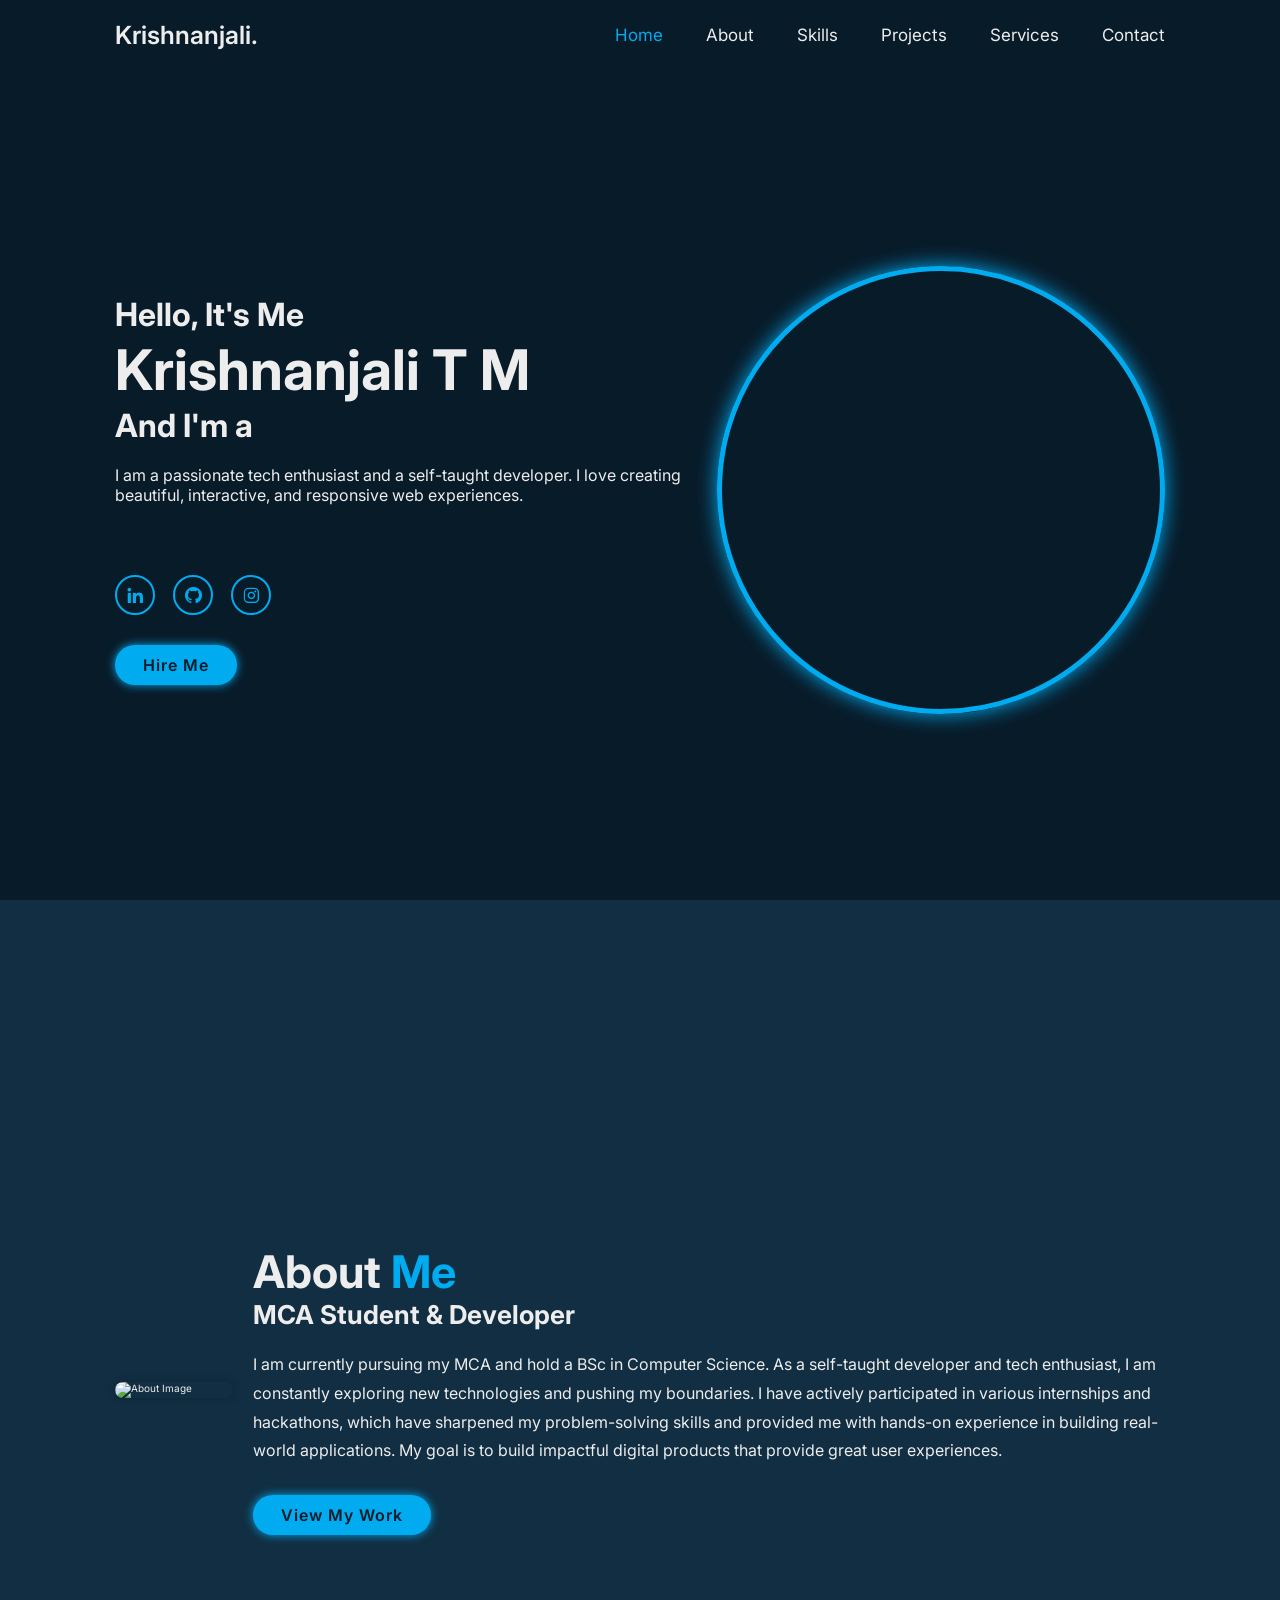
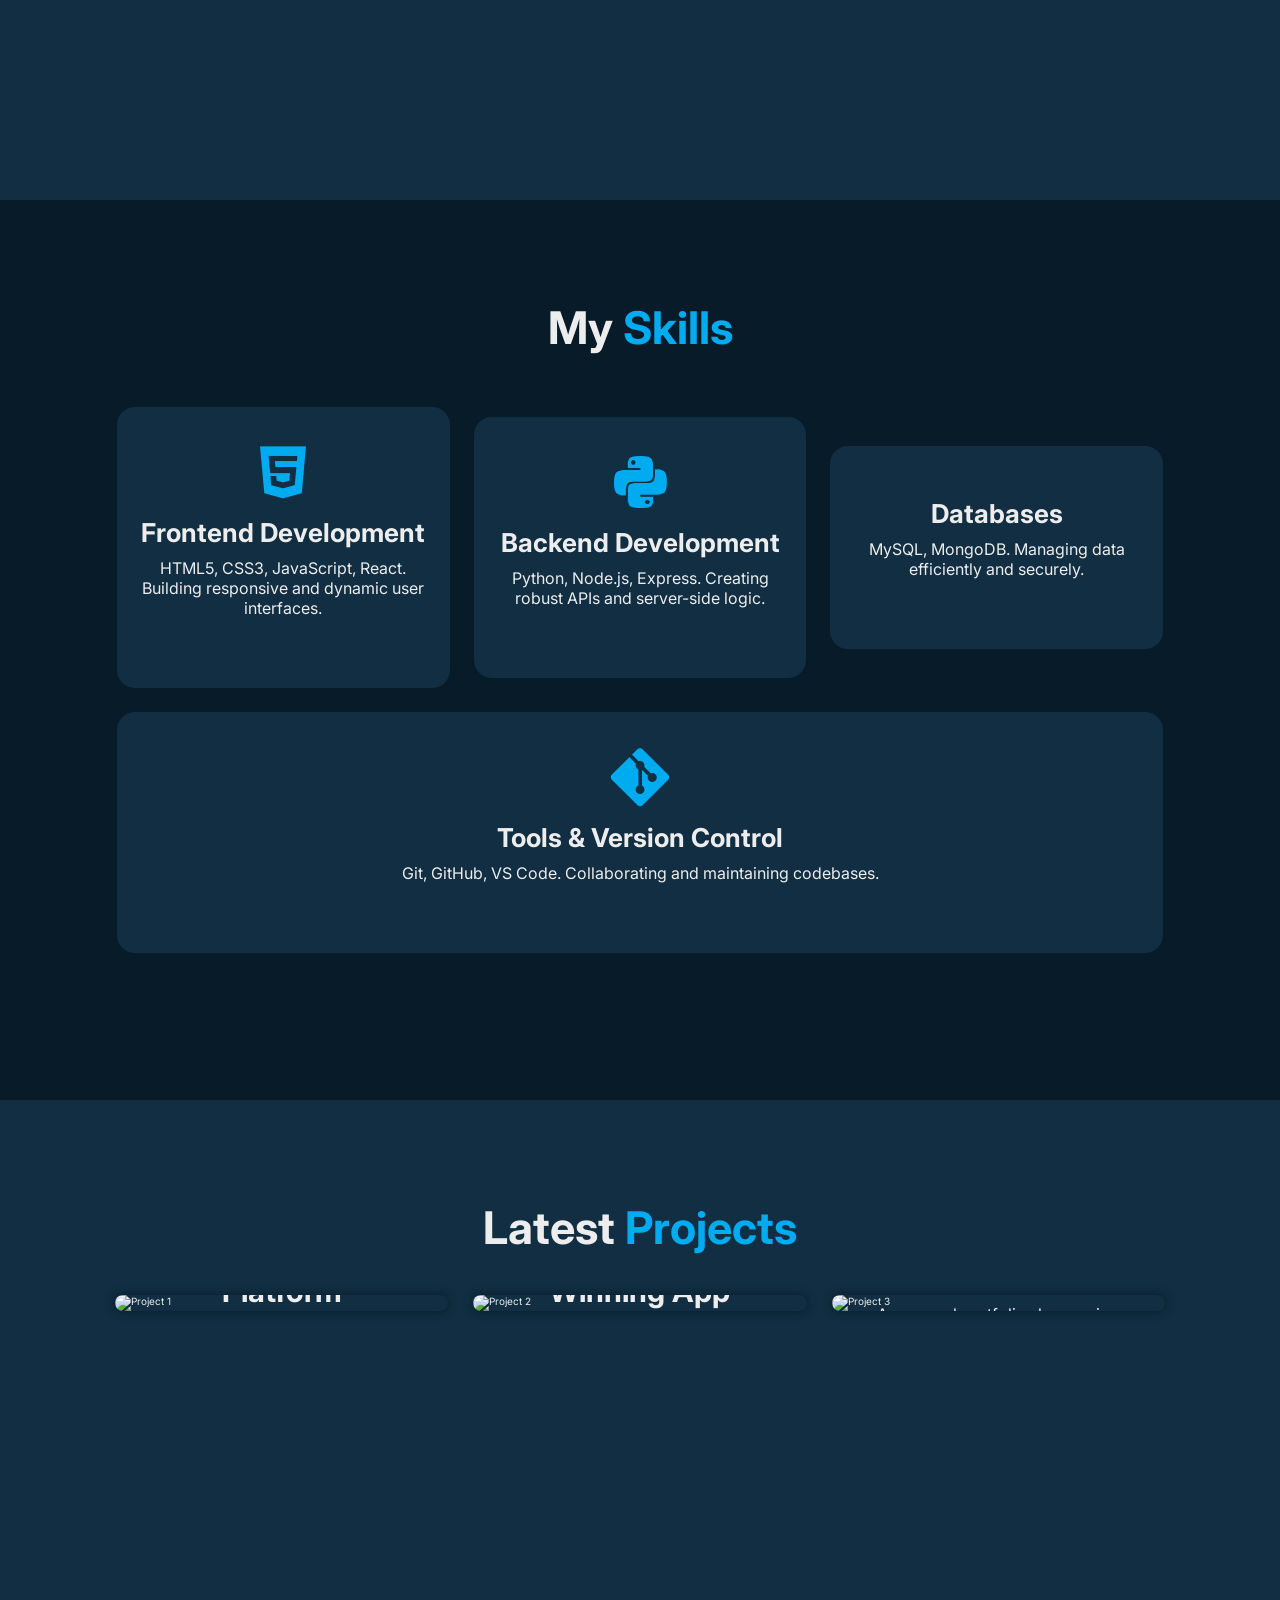
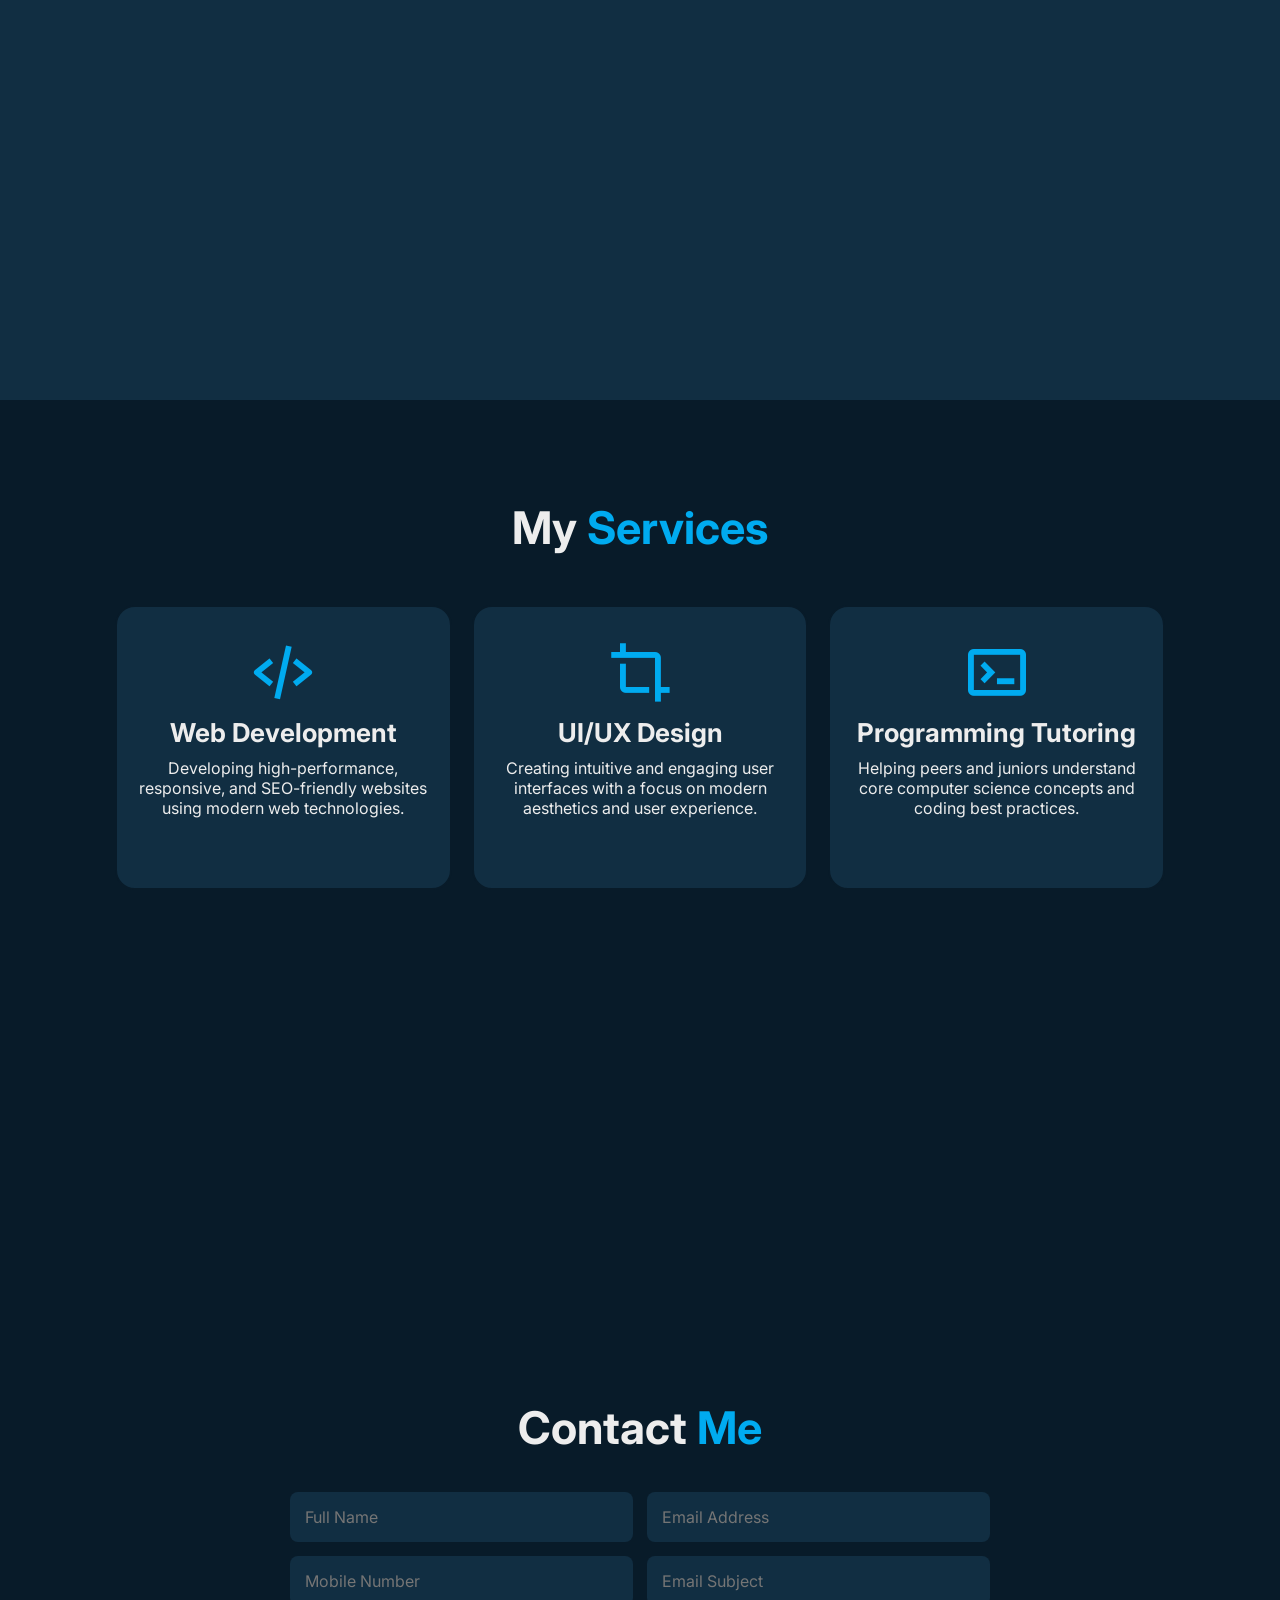
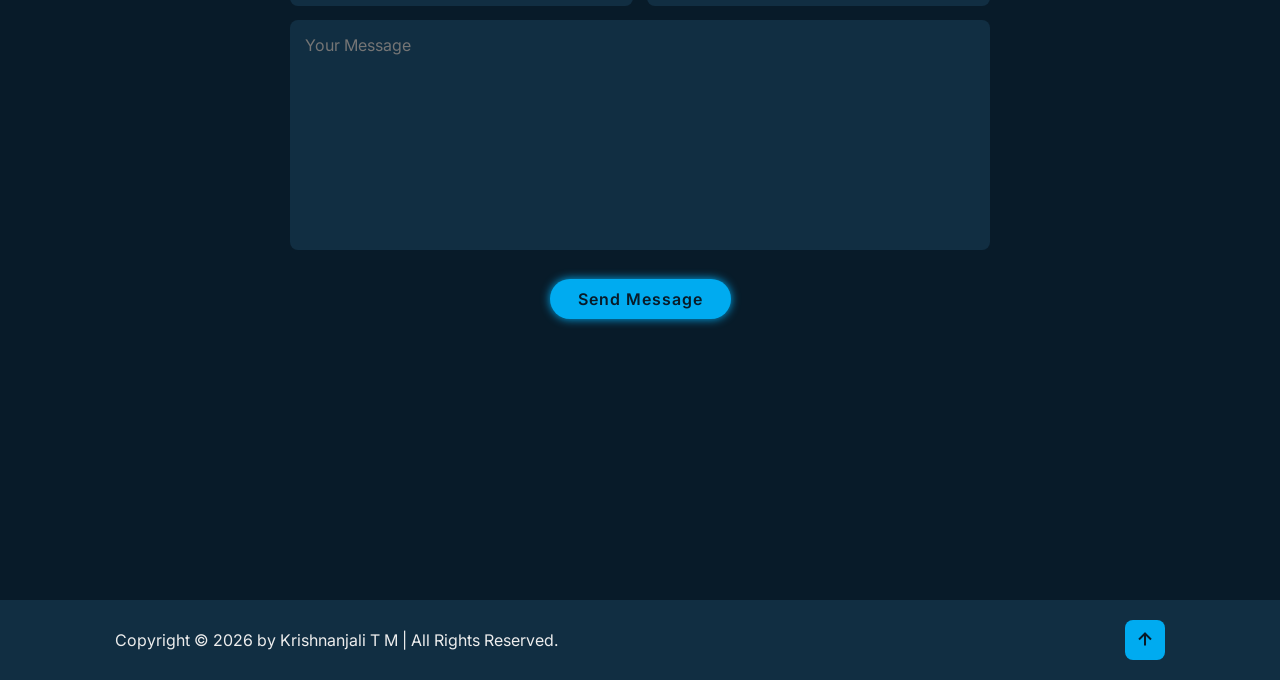
==== index.html @ 1c2f7cb5 "Initial portfolio commit" ====
<!DOCTYPE html>
<html lang="en">
<head>
    <meta charset="UTF-8">
    <meta name="viewport" content="width=device-width, initial-scale=1.0">
    <meta name="description" content="Portfolio of Krishnanjali T M - MCA Student and Web Developer">
    <title>Krishnanjali T M | Portfolio</title>
    <!-- Google Fonts -->
    <link rel="preconnect" href="https://fonts.googleapis.com">
    <link rel="preconnect" href="https://fonts.gstatic.com" crossorigin>
    <link href="https://fonts.googleapis.com/css2?family=Inter:wght@300;400;500;600;700&family=Outfit:wght@400;600;800&display=swap" rel="stylesheet">
    <!-- Boxicons for Icons -->
    <link href='https://unpkg.com/boxicons@2.1.4/css/boxicons.min.css' rel='stylesheet'>
    <!-- Custom CSS -->
    <link rel="stylesheet" href="style.css">
</head>
<body>
    <!-- Header / Nav -->
    <header class="header">
        <a href="#" class="logo">Krishnanjali.</a>
        <div class="menu-icon" id="menu-icon">
            <i class='bx bx-menu'></i>
        </div>
        <nav class="navbar">
            <a href="#home" class="active">Home</a>
            <a href="#about">About</a>
            <a href="#skills">Skills</a>
            <a href="#projects">Projects</a>
            <a href="#services">Services</a>
            <a href="#contact">Contact</a>
        </nav>
    </header>

    <!-- Hero Section -->
    <section class="home" id="home">
        <div class="home-content">
            <h3>Hello, It's Me</h3>
            <h1>Krishnanjali T M</h1>
            <h3>And I'm a <span class="multiple-text"></span></h3>
            <p>I am a passionate tech enthusiast and a self-taught developer. I love creating beautiful, interactive, and responsive web experiences.</p>
            <div class="social-media">
                <a href="#" target="_blank"><i class='bx bxl-linkedin'></i></a>
                <a href="#" target="_blank"><i class='bx bxl-github'></i></a>
                <a href="#" target="_blank"><i class='bx bxl-instagram'></i></a>
            </div>
            <a href="#contact" class="btn">Hire Me</a>
        </div>
        <div class="home-img">
            <div class="img-box">
                <!-- Placeholder for profile image -->
                <img src="https://images.unsplash.com/photo-1498050108023-c5249f4df085?auto=format&fit=crop&q=80&w=600" alt="Profile Image">
            </div>
        </div>
    </section>

    <!-- About Section -->
    <section class="about" id="about">
        <div class="about-img">
            <img src="https://images.unsplash.com/photo-1517694712202-14dd9538aa97?auto=format&fit=crop&q=80&w=600" alt="About Image">
        </div>
        <div class="about-content">
            <h2 class="heading">About <span>Me</span></h2>
            <h3>MCA Student & Developer</h3>
            <p>I am currently pursuing my MCA and hold a BSc in Computer Science. As a self-taught developer and tech enthusiast, I am constantly exploring new technologies and pushing my boundaries. I have actively participated in various internships and hackathons, which have sharpened my problem-solving skills and provided me with hands-on experience in building real-world applications. My goal is to build impactful digital products that provide great user experiences.</p>
            <a href="#projects" class="btn">View My Work</a>
        </div>
    </section>

    <!-- Skills Section -->
    <section class="skills" id="skills">
        <h2 class="heading">My <span>Skills</span></h2>
        <div class="skills-container">
            <div class="skill-box">
                <i class='bx bxl-html5'></i>
                <h3>Frontend Development</h3>
                <p>HTML5, CSS3, JavaScript, React. Building responsive and dynamic user interfaces.</p>
            </div>
            <div class="skill-box">
                <i class='bx bxl-python'></i>
                <h3>Backend Development</h3>
                <p>Python, Node.js, Express. Creating robust APIs and server-side logic.</p>
            </div>
            <div class="skill-box">
                <i class='bx bxl-data'></i>
                <h3>Databases</h3>
                <p>MySQL, MongoDB. Managing data efficiently and securely.</p>
            </div>
            <div class="skill-box">
                <i class='bx bxl-git'></i>
                <h3>Tools & Version Control</h3>
                <p>Git, GitHub, VS Code. Collaborating and maintaining codebases.</p>
            </div>
        </div>
    </section>

    <!-- Projects Section -->
    <section class="projects" id="projects">
        <h2 class="heading">Latest <span>Projects</span></h2>
        <div class="projects-container">
            <div class="project-card">
                <img src="https://images.unsplash.com/photo-1551288049-bebda4e38f71?auto=format&fit=crop&q=80&w=600" alt="Project 1">
                <div class="project-layer">
                    <h4>Edu-Tech Platform</h4>
                    <p>A comprehensive learning management system built during my internship.</p>
                    <a href="#"><i class='bx bx-link-external'></i></a>
                </div>
            </div>
            <div class="project-card">
                <img src="https://images.unsplash.com/photo-1460925895917-afdab827c52f?auto=format&fit=crop&q=80&w=600" alt="Project 2">
                <div class="project-layer">
                    <h4>Hackathon Winning App</h4>
                    <p>An innovative solution developed under 48 hours for a national hackathon.</p>
                    <a href="#"><i class='bx bx-link-external'></i></a>
                </div>
            </div>
            <div class="project-card">
                <img src="https://images.unsplash.com/photo-1504868584819-f8e8b4b6d7e3?auto=format&fit=crop&q=80&w=600" alt="Project 3">
                <div class="project-layer">
                    <h4>Portfolio Website</h4>
                    <p>A personal portfolio showcasing my skills, projects, and journey.</p>
                    <a href="#"><i class='bx bx-link-external'></i></a>
                </div>
            </div>
        </div>
    </section>

    <!-- Services Section -->
    <section class="services" id="services">
        <h2 class="heading">My <span>Services</span></h2>
        <div class="services-container">
            <div class="service-box">
                <i class='bx bx-code-alt'></i>
                <h3>Web Development</h3>
                <p>Developing high-performance, responsive, and SEO-friendly websites using modern web technologies.</p>
            </div>
            <div class="service-box">
                <i class='bx bx-crop'></i>
                <h3>UI/UX Design</h3>
                <p>Creating intuitive and engaging user interfaces with a focus on modern aesthetics and user experience.</p>
            </div>
            <div class="service-box">
                <i class='bx bx-terminal'></i>
                <h3>Programming Tutoring</h3>
                <p>Helping peers and juniors understand core computer science concepts and coding best practices.</p>
            </div>
        </div>
    </section>

    <!-- Contact Section -->
    <section class="contact" id="contact">
        <h2 class="heading">Contact <span>Me</span></h2>
        <form action="#" id="contact-form">
            <div class="input-box">
                <input type="text" placeholder="Full Name" required>
                <input type="email" placeholder="Email Address" required>
            </div>
            <div class="input-box">
                <input type="number" placeholder="Mobile Number">
                <input type="text" placeholder="Email Subject" required>
            </div>
            <textarea name="" id="" cols="30" rows="10" placeholder="Your Message" required></textarea>
            <input type="submit" value="Send Message" class="btn">
        </form>
    </section>

    <!-- Footer -->
    <footer class="footer">
        <div class="footer-text">
            <p>Copyright &copy; 2026 by Krishnanjali T M | All Rights Reserved.</p>
        </div>
        <div class="footer-iconTop">
            <a href="#home"><i class='bx bx-up-arrow-alt'></i></a>
        </div>
    </footer>

    <!-- Typed.js for typing animation -->
    <script src="https://unpkg.com/typed.js@2.0.16/dist/typed.umd.js"></script>
    <!-- Custom JS -->
    <script src="script.js"></script>
</body>
</html>
---- style.css ----
@import url('https://fonts.googleapis.com/css2?family=Inter:wght@300;400;500;600;700&display=swap');

* {
    margin: 0;
    padding: 0;
    box-sizing: border-box;
    text-decoration: none;
    border: none;
    outline: none;
    scroll-behavior: smooth;
    font-family: 'Inter', sans-serif;
}

:root {
    --bg-color: #081b29;
    --second-bg-color: #112e42;
    --text-color: #ededed;
    --main-color: #00abf0;
}

html {
    font-size: 62.5%;
    overflow-x: hidden;
}

body {
    background: var(--bg-color);
    color: var(--text-color);
}

.header {
    position: fixed;
    top: 0;
    left: 0;
    width: 100%;
    padding: 2rem 9%;
    background: transparent;
    display: flex;
    justify-content: space-between;
    align-items: center;
    z-index: 100;
    transition: .3s;
}

.header.sticky {
    background: var(--bg-color);
    box-shadow: 0 .1rem 1rem rgba(0, 0, 0, .2);
}

.logo {
    font-size: 2.5rem;
    color: var(--text-color);
    font-weight: 600;
    cursor: default;
}

.navbar a {
    font-size: 1.7rem;
    color: var(--text-color);
    margin-left: 4rem;
    transition: .3s;
}

.navbar a:hover,
.navbar a.active {
    color: var(--main-color);
}

#menu-icon {
    font-size: 3.6rem;
    color: var(--text-color);
    cursor: pointer;
    display: none;
}

section {
    min-height: 100vh;
    padding: 10rem 9% 2rem;
}

.home {
    display: flex;
    justify-content: space-between;
    align-items: center;
}

.home-content h3 {
    font-size: 3.2rem;
    font-weight: 700;
}

.home-content h3:nth-of-type(2) {
    margin-bottom: 2rem;
}

span {
    color: var(--main-color);
}

.home-content h1 {
    font-size: 5.6rem;
    font-weight: 700;
    line-height: 1.3;
}

.home-content p {
    font-size: 1.6rem;
    margin: 2rem 0 4rem;
}

.social-media a {
    display: inline-flex;
    justify-content: center;
    align-items: center;
    width: 4rem;
    height: 4rem;
    background: transparent;
    border: .2rem solid var(--main-color);
    border-radius: 50%;
    font-size: 2rem;
    color: var(--main-color);
    margin: 3rem 1.5rem 3rem 0;
    transition: .5s ease;
}

.social-media a:hover {
    background: var(--main-color);
    color: var(--bg-color);
    box-shadow: 0 0 1rem var(--main-color);
}

.btn {
    display: inline-block;
    padding: 1rem 2.8rem;
    background: var(--main-color);
    border-radius: 4rem;
    box-shadow: 0 0 1rem var(--main-color);
    font-size: 1.6rem;
    color: var(--bg-color);
    letter-spacing: .1rem;
    font-weight: 600;
    transition: .5s ease;
}

.btn:hover {
    box-shadow: none;
}

.home-img .img-box {
    width: 35vw;
    height: 35vw;
    border-radius: 50%;
    overflow: hidden;
    border: 5px solid var(--main-color);
    box-shadow: 0 0 2rem var(--main-color);
    display: flex;
    justify-content: center;
    align-items: center;
}

.home-img .img-box img {
    width: 100%;
    height: 100%;
    object-fit: cover;
}

.about {
    display: flex;
    justify-content: center;
    align-items: center;
    gap: 2rem;
    background: var(--second-bg-color);
}

.about-img {
    width: 35vw;
    border-radius: 1.5rem;
    overflow: hidden;
    box-shadow: 0 0 1rem rgba(0, 0, 0, .2);
}

.about-img img {
    width: 100%;
    height: 100%;
    object-fit: cover;
}

.heading {
    text-align: center;
    font-size: 4.5rem;
}

.about-content h2 {
    text-align: left;
    line-height: 1.2;
}

.about-content h3 {
    font-size: 2.6rem;
}

.about-content p {
    font-size: 1.6rem;
    margin: 2rem 0 3rem;
    line-height: 1.8;
}

.skills h2 {
    margin-bottom: 5rem;
}

.skills-container {
    display: flex;
    justify-content: center;
    align-items: center;
    flex-wrap: wrap;
    gap: 2rem;
}

.skills-container .skill-box {
    flex: 1 1 30rem;
    background: var(--second-bg-color);
    padding: 3rem 2rem 4rem;
    border-radius: 2rem;
    text-align: center;
    border: .2rem solid var(--bg-color);
    transition: .5s ease;
}

.skills-container .skill-box:hover {
    border-color: var(--main-color);
    transform: scale(1.02);
}

.skill-box i {
    font-size: 7rem;
    color: var(--main-color);
}

.skill-box h3 {
    font-size: 2.6rem;
    margin: 1rem 0;
}

.skill-box p {
    font-size: 1.6rem;
    margin: 1rem 0 3rem;
}

.projects {
    background: var(--second-bg-color);
}

.projects h2 {
    margin-bottom: 4rem;
}

.projects-container {
    display: grid;
    grid-template-columns: repeat(auto-fit, minmax(30rem, 1fr));
    align-items: center;
    gap: 2.5rem;
}

.projects-container .project-card {
    position: relative;
    border-radius: 2rem;
    box-shadow: 0 0 1rem var(--bg-color);
    overflow: hidden;
    display: flex;
}

.project-card img {
    width: 100%;
    transition: .5s ease;
}

.project-card:hover img {
    transform: scale(1.1);
}

.project-card .project-layer {
    position: absolute;
    bottom: 0;
    left: 0;
    width: 100%;
    height: 100%;
    background: linear-gradient(rgba(0,0,0,.1), var(--main-color));
    display: flex;
    justify-content: center;
    align-items: center;
    flex-direction: column;
    text-align: center;
    padding: 0 4rem;
    transform: translateY(100%);
    transition: .5s ease;
}

.project-card:hover .project-layer {
    transform: translateY(0);
}

.project-layer h4 {
    font-size: 3rem;
}

.project-layer p {
    font-size: 1.6rem;
    margin: .3rem 0 1rem;
}

.project-layer a {
    display: inline-flex;
    justify-content: center;
    align-items: center;
    width: 5rem;
    height: 5rem;
    background: var(--text-color);
    border-radius: 50%;
}

.project-layer a i {
    font-size: 2rem;
    color: var(--bg-color);
}

.services h2 {
    margin-bottom: 5rem;
}

.services-container {
    display: flex;
    justify-content: center;
    align-items: center;
    flex-wrap: wrap;
    gap: 2rem;
}

.services-container .service-box {
    flex: 1 1 30rem;
    background: var(--second-bg-color);
    padding: 3rem 2rem 4rem;
    border-radius: 2rem;
    text-align: center;
    border: .2rem solid var(--bg-color);
    transition: .5s ease;
}

.services-container .service-box:hover {
    border-color: var(--main-color);
    transform: scale(1.02);
}

.service-box i {
    font-size: 7rem;
    color: var(--main-color);
}

.service-box h3 {
    font-size: 2.6rem;
    margin: 1rem 0;
}

.service-box p {
    font-size: 1.6rem;
    margin: 1rem 0 3rem;
}


.contact h2 {
    margin-bottom: 3rem;
}

.contact form {
    max-width: 70rem;
    margin: 1rem auto;
    text-align: center;
    margin-bottom: 3rem;
}

.contact form .input-box {
    display: flex;
    justify-content: space-between;
    flex-wrap: wrap;
}

.contact form .input-box input,
.contact form textarea {
    width: 100%;
    padding: 1.5rem;
    font-size: 1.6rem;
    color: var(--text-color);
    background: var(--second-bg-color);
    border-radius: .8rem;
    margin: .7rem 0;
}

.contact form .input-box input {
    width: 49%;
}

.contact form textarea {
    resize: none;
}

.contact form .btn {
    margin-top: 2rem;
    cursor: pointer;
}

.footer {
    display: flex;
    justify-content: space-between;
    align-items: center;
    flex-wrap: wrap;
    padding: 2rem 9%;
    background: var(--second-bg-color);
}

.footer-text p {
    font-size: 1.6rem;
}

.footer-iconTop a {
    display: inline-flex;
    justify-content: center;
    align-items: center;
    padding: .8rem;
    background: var(--main-color);
    border-radius: .8rem;
    transition: .5s ease;
}

.footer-iconTop a:hover {
    box-shadow: 0 0 1rem var(--main-color);
}

.footer-iconTop a i {
    font-size: 2.4rem;
    color: var(--bg-color);
}

/* RESPONSIVE DESIGN */
@media (max-width: 1200px) {
    html {
        font-size: 55%;
    }
}

@media (max-width: 991px) {
    .header {
        padding: 2rem 3%;
    }

    section {
        padding: 10rem 3% 2rem;
    }

    .services {
        padding-bottom: 7rem;
    }

    .projects {
        padding-bottom: 7rem;
    }

    .footer {
        padding: 2rem 3%;
    }
}

@media (max-width: 768px) {
    #menu-icon {
        display: block;
    }

    .navbar {
        position: absolute;
        top: 100%;
        left: 0;
        width: 100%;
        padding: 1rem 3%;
        background: var(--bg-color);
        border-top: .1rem solid rgba(0, 0, 0, .2);
        box-shadow: 0 .5rem 1rem rgba(0, 0, 0, .2);
        display: none;
    }

    .navbar.active {
        display: block;
    }

    .navbar a {
        display: block;
        font-size: 2rem;
        margin: 3rem 0;
    }

    .home {
        flex-direction: column;
    }

    .home-content h3 {
        font-size: 2.6rem;
    }

    .home-content h1 {
        font-size: 5rem;
    }

    .home-img .img-box {
        width: 70vw;
        height: 70vw;
        margin-top: 4rem;
    }

    .about {
        flex-direction: column-reverse;
    }

    .about-img {
        width: 70vw;
        margin-top: 4rem;
    }
}

@media (max-width: 450px) {
    html {
        font-size: 50%;
    }

    .contact form .input-box input {
        width: 100%;
    }
}
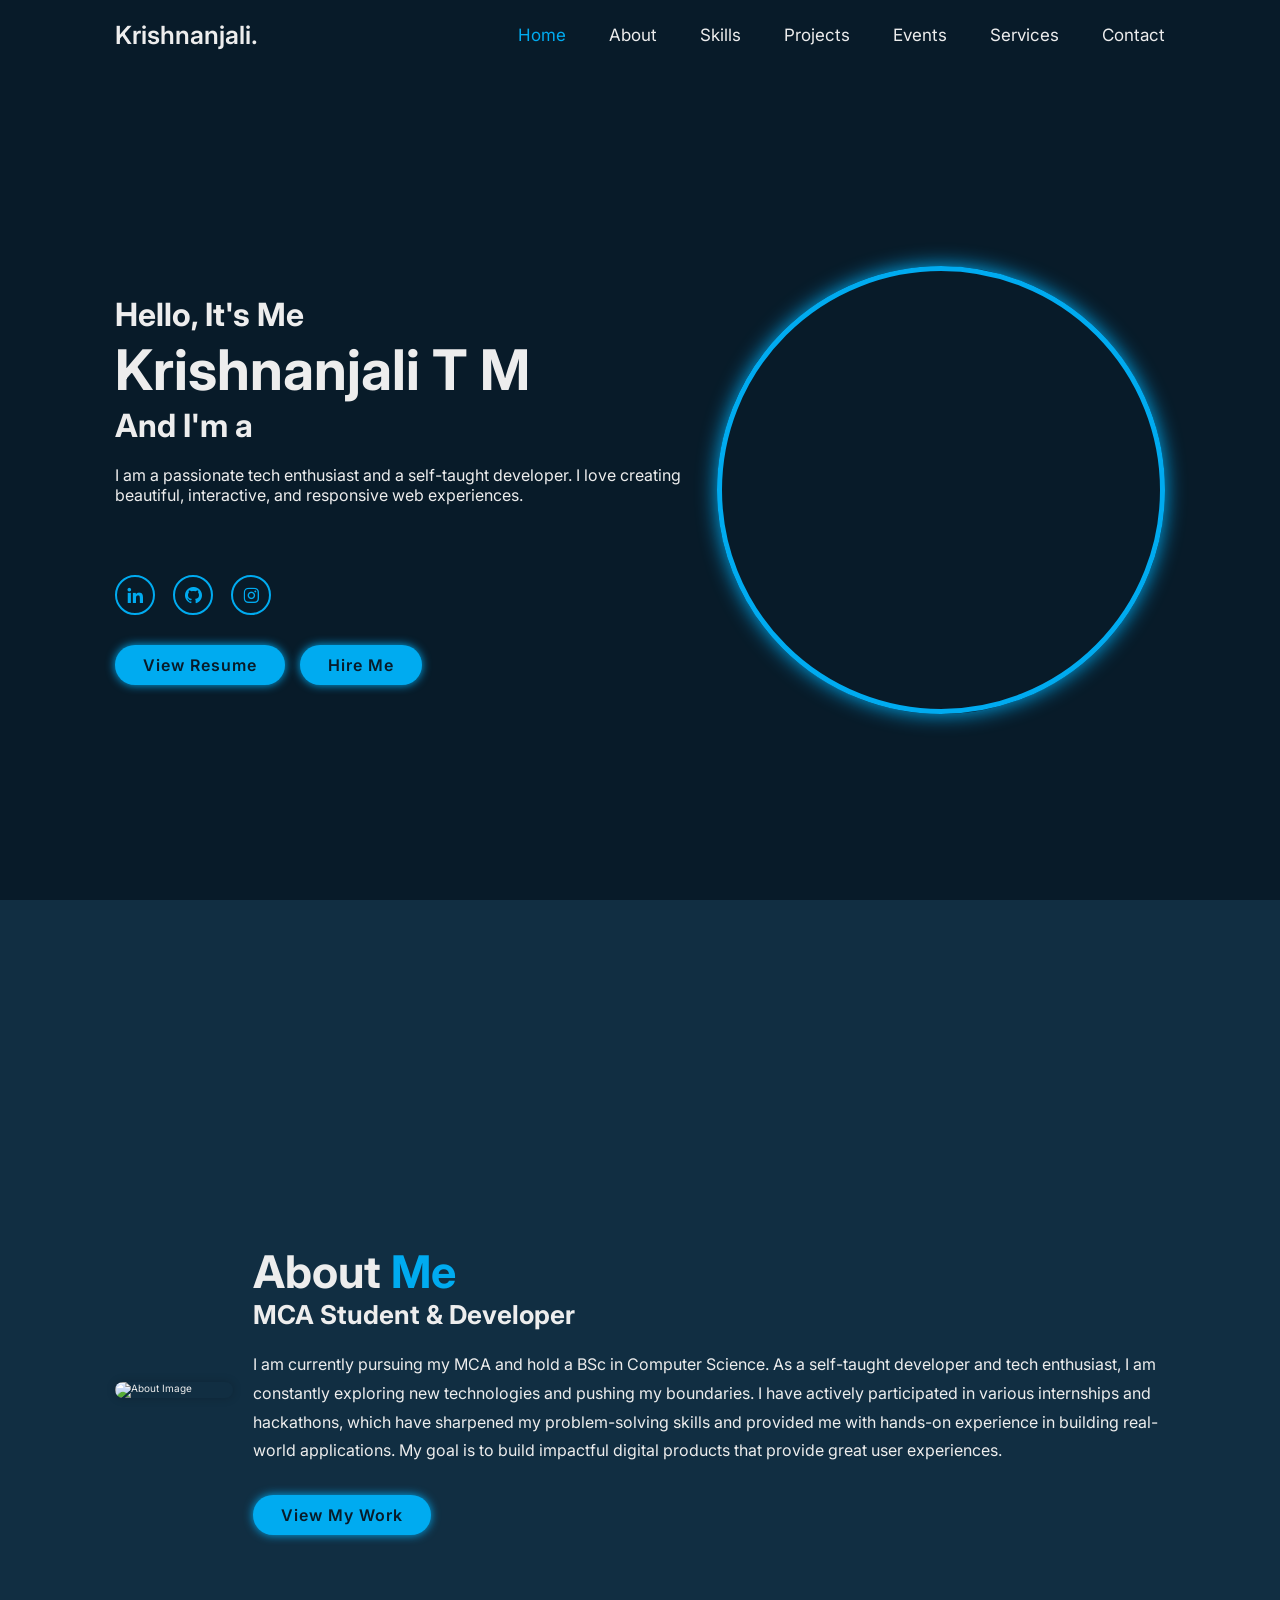
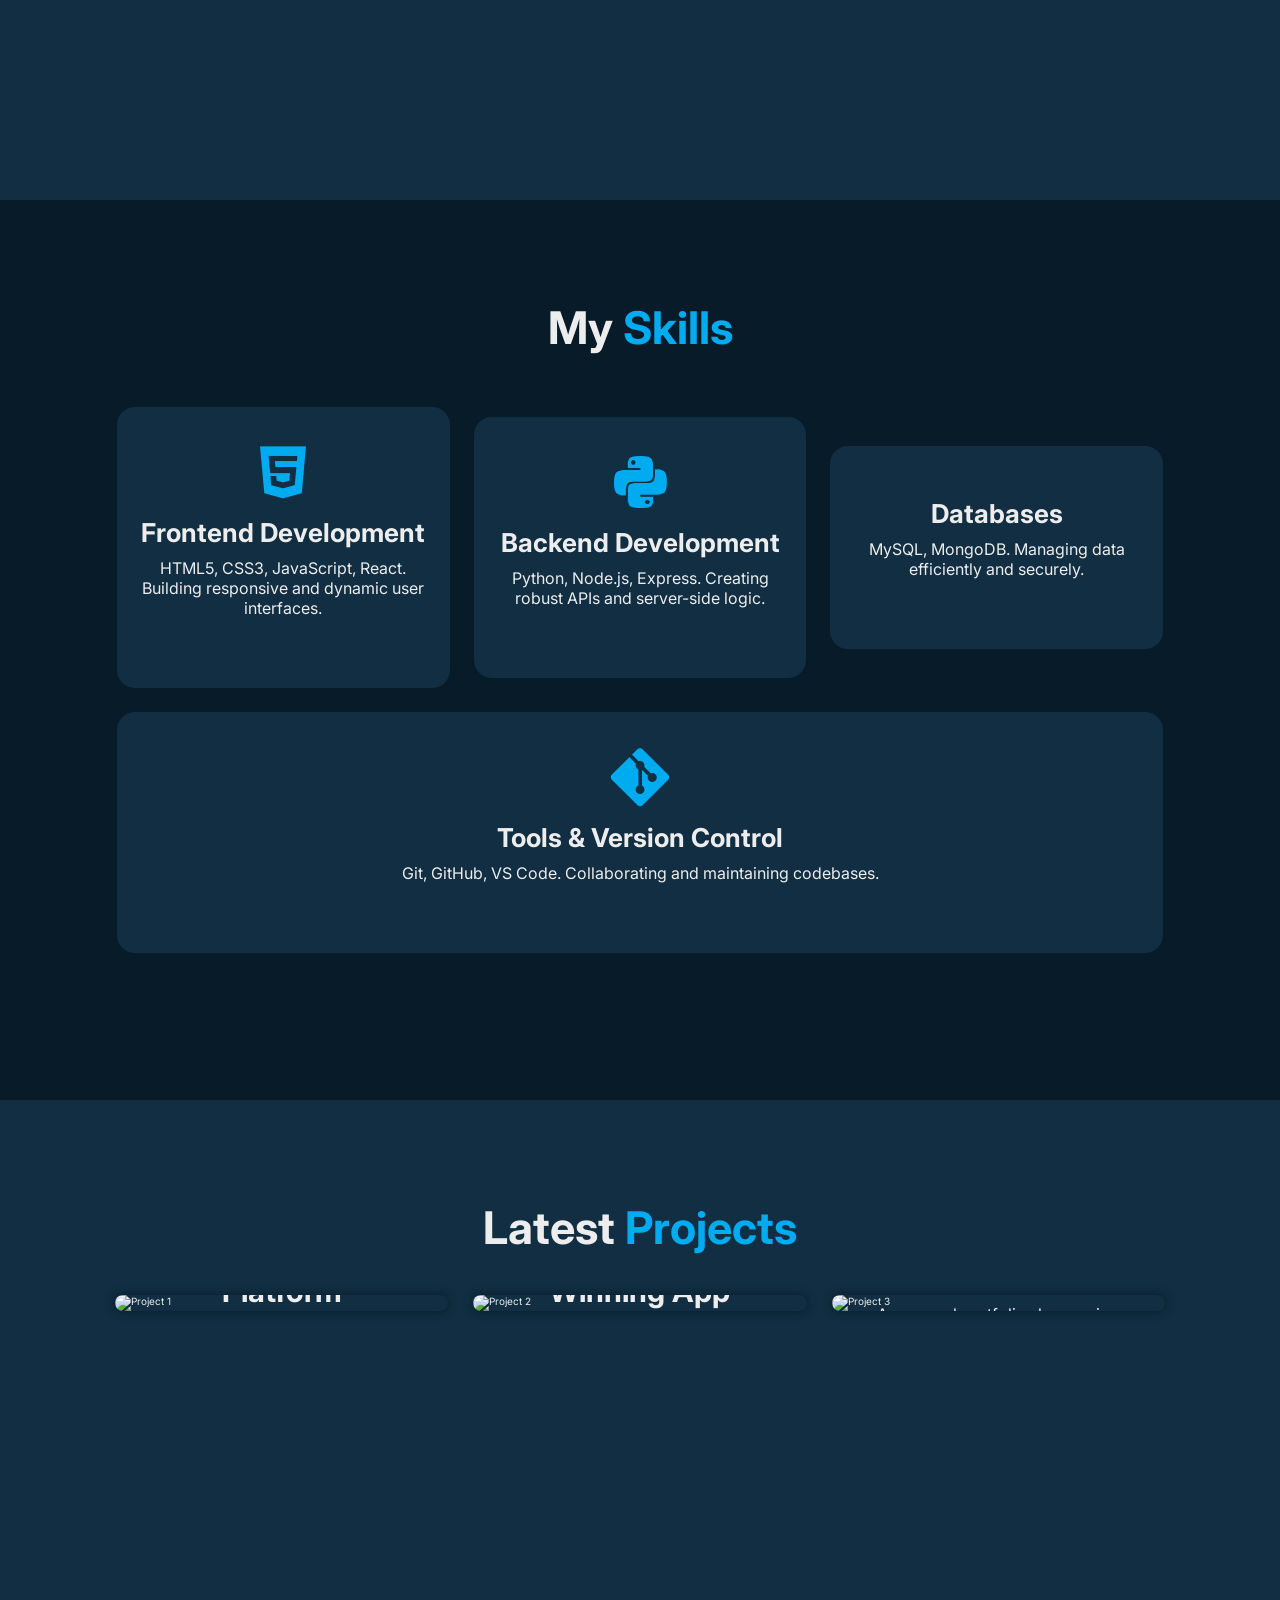
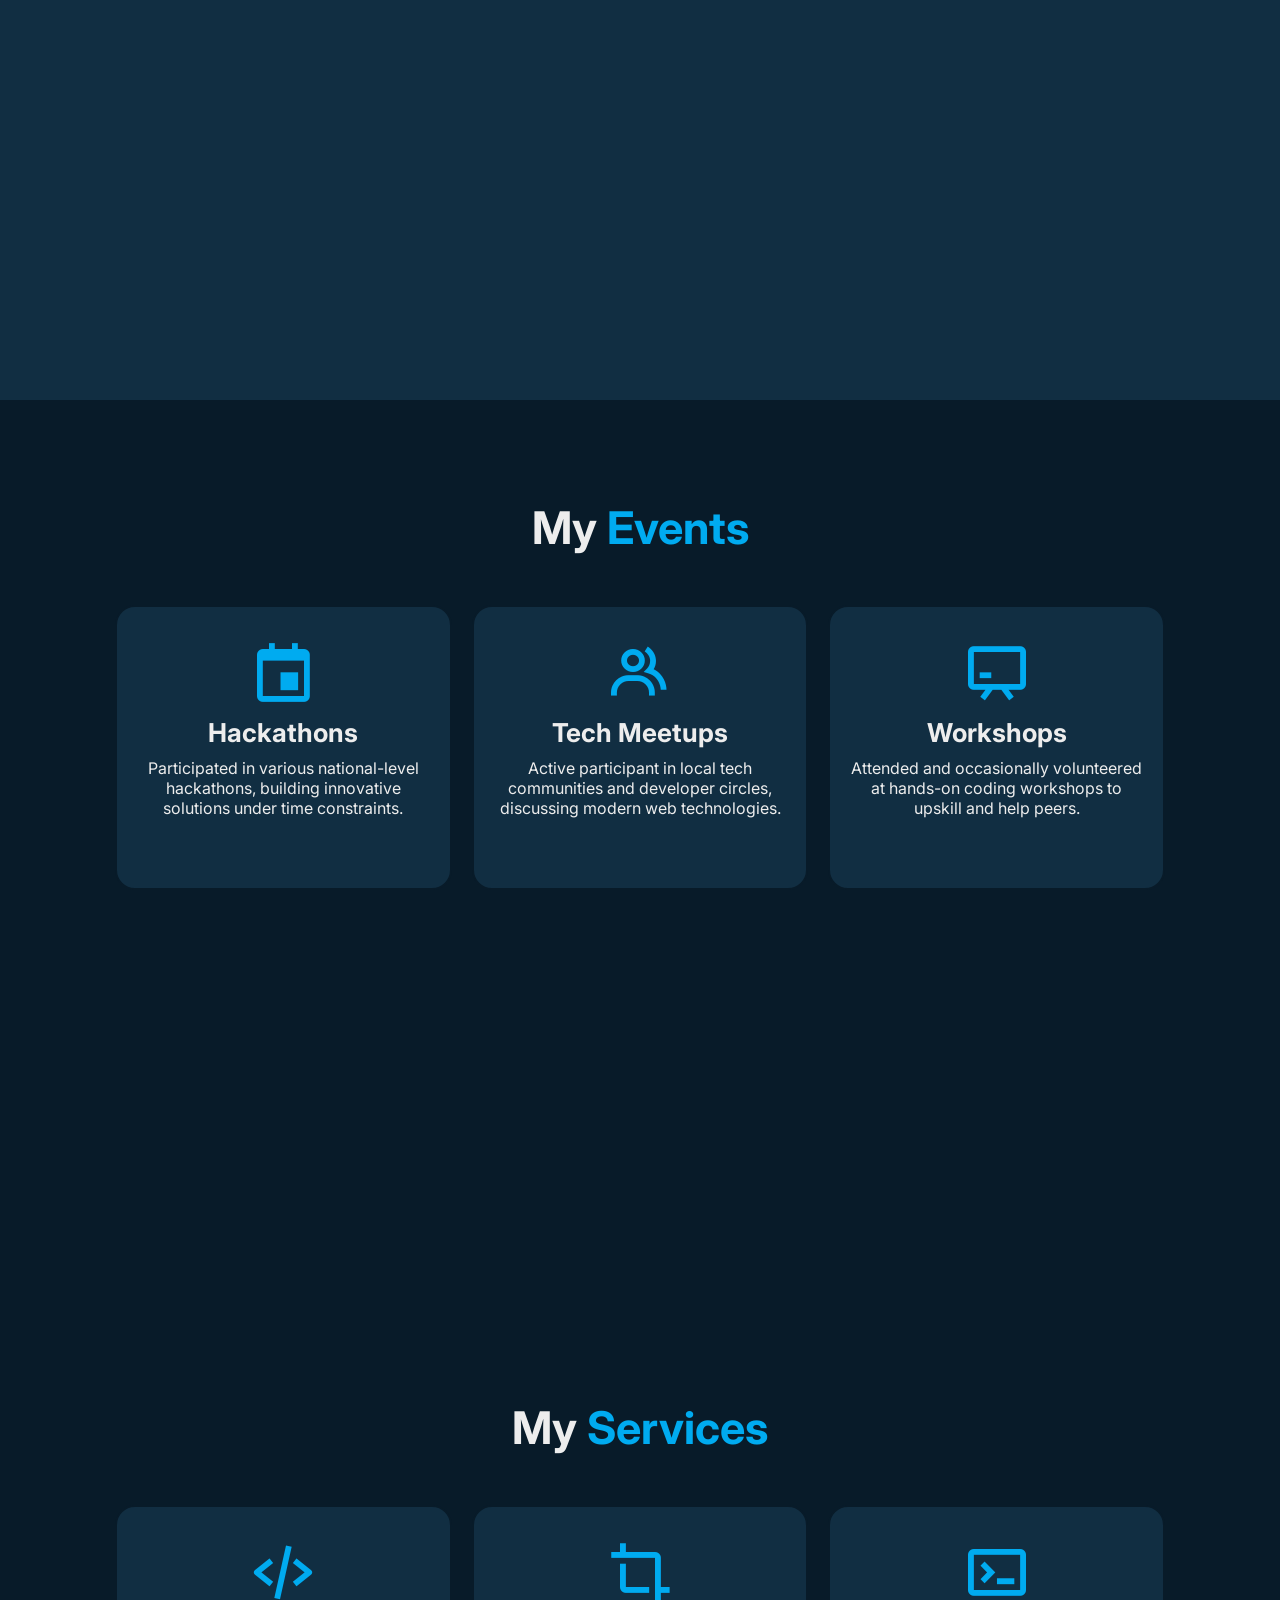
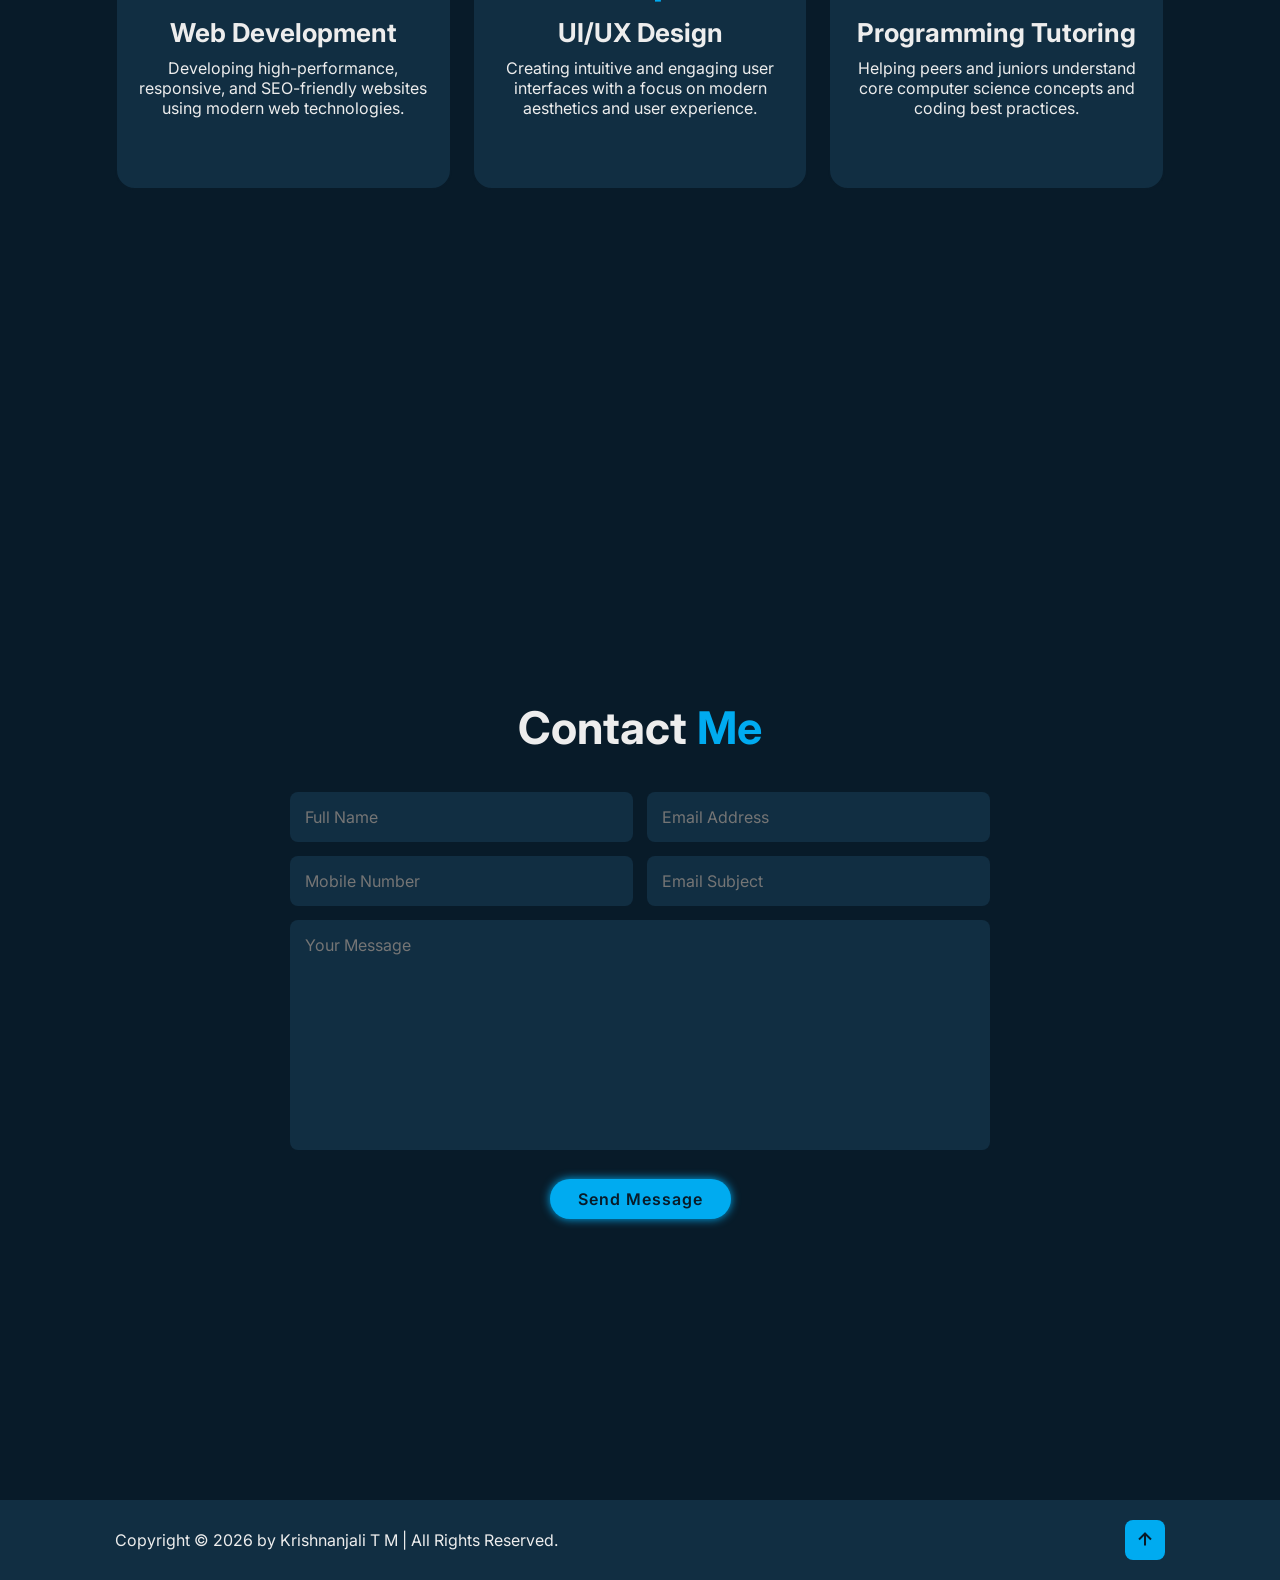
==== commit 2f9219b9: "Add Resume button and Events section" ====
--- a/index.html
+++ b/index.html
@@ -26,6 +26,7 @@
             <a href="#about">About</a>
             <a href="#skills">Skills</a>
             <a href="#projects">Projects</a>
+            <a href="#events">Events</a>
             <a href="#services">Services</a>
             <a href="#contact">Contact</a>
         </nav>
@@ -43,7 +44,10 @@
                 <a href="#" target="_blank"><i class='bx bxl-github'></i></a>
                 <a href="#" target="_blank"><i class='bx bxl-instagram'></i></a>
             </div>
-            <a href="#contact" class="btn">Hire Me</a>
+            <div class="btn-group">
+                <a href="https://drive.google.com/file/d/1LeSAtAZ0HknXB78gGIbHhJJ-8WAR2LWw/view?usp=drivesdk" target="_blank" class="btn">View Resume</a>
+                <a href="#contact" class="btn">Hire Me</a>
+            </div>
         </div>
         <div class="home-img">
             <div class="img-box">
@@ -124,6 +128,28 @@
         </div>
     </section>
 
+    <!-- Events Section -->
+    <section class="events" id="events">
+        <h2 class="heading">My <span>Events</span></h2>
+        <div class="events-container">
+            <div class="event-box">
+                <i class='bx bx-calendar-event'></i>
+                <h3>Hackathons</h3>
+                <p>Participated in various national-level hackathons, building innovative solutions under time constraints.</p>
+            </div>
+            <div class="event-box">
+                <i class='bx bx-group'></i>
+                <h3>Tech Meetups</h3>
+                <p>Active participant in local tech communities and developer circles, discussing modern web technologies.</p>
+            </div>
+            <div class="event-box">
+                <i class='bx bx-chalkboard'></i>
+                <h3>Workshops</h3>
+                <p>Attended and occasionally volunteered at hands-on coding workshops to upskill and help peers.</p>
+            </div>
+        </div>
+    </section>
+
     <!-- Services Section -->
     <section class="services" id="services">
         <h2 class="heading">My <span>Services</span></h2>
--- a/style.css
+++ b/style.css
@@ -146,6 +146,12 @@
     box-shadow: none;
 }
 
+.btn-group {
+    display: flex;
+    align-items: center;
+    gap: 1.5rem;
+}
+
 .home-img .img-box {
     width: 35vw;
     height: 35vw;
@@ -367,6 +373,48 @@
 }
 
 
+.events h2 {
+    margin-bottom: 5rem;
+}
+
+.events-container {
+    display: flex;
+    justify-content: center;
+    align-items: center;
+    flex-wrap: wrap;
+    gap: 2rem;
+}
+
+.events-container .event-box {
+    flex: 1 1 30rem;
+    background: var(--second-bg-color);
+    padding: 3rem 2rem 4rem;
+    border-radius: 2rem;
+    text-align: center;
+    border: .2rem solid var(--bg-color);
+    transition: .5s ease;
+}
+
+.events-container .event-box:hover {
+    border-color: var(--main-color);
+    transform: scale(1.02);
+}
+
+.event-box i {
+    font-size: 7rem;
+    color: var(--main-color);
+}
+
+.event-box h3 {
+    font-size: 2.6rem;
+    margin: 1rem 0;
+}
+
+.event-box p {
+    font-size: 1.6rem;
+    margin: 1rem 0 3rem;
+}
+
 .contact h2 {
     margin-bottom: 3rem;
 }
@@ -456,7 +504,7 @@
         padding: 10rem 3% 2rem;
     }
 
-    .services {
+    .services, .events {
         padding-bottom: 7rem;
     }
 
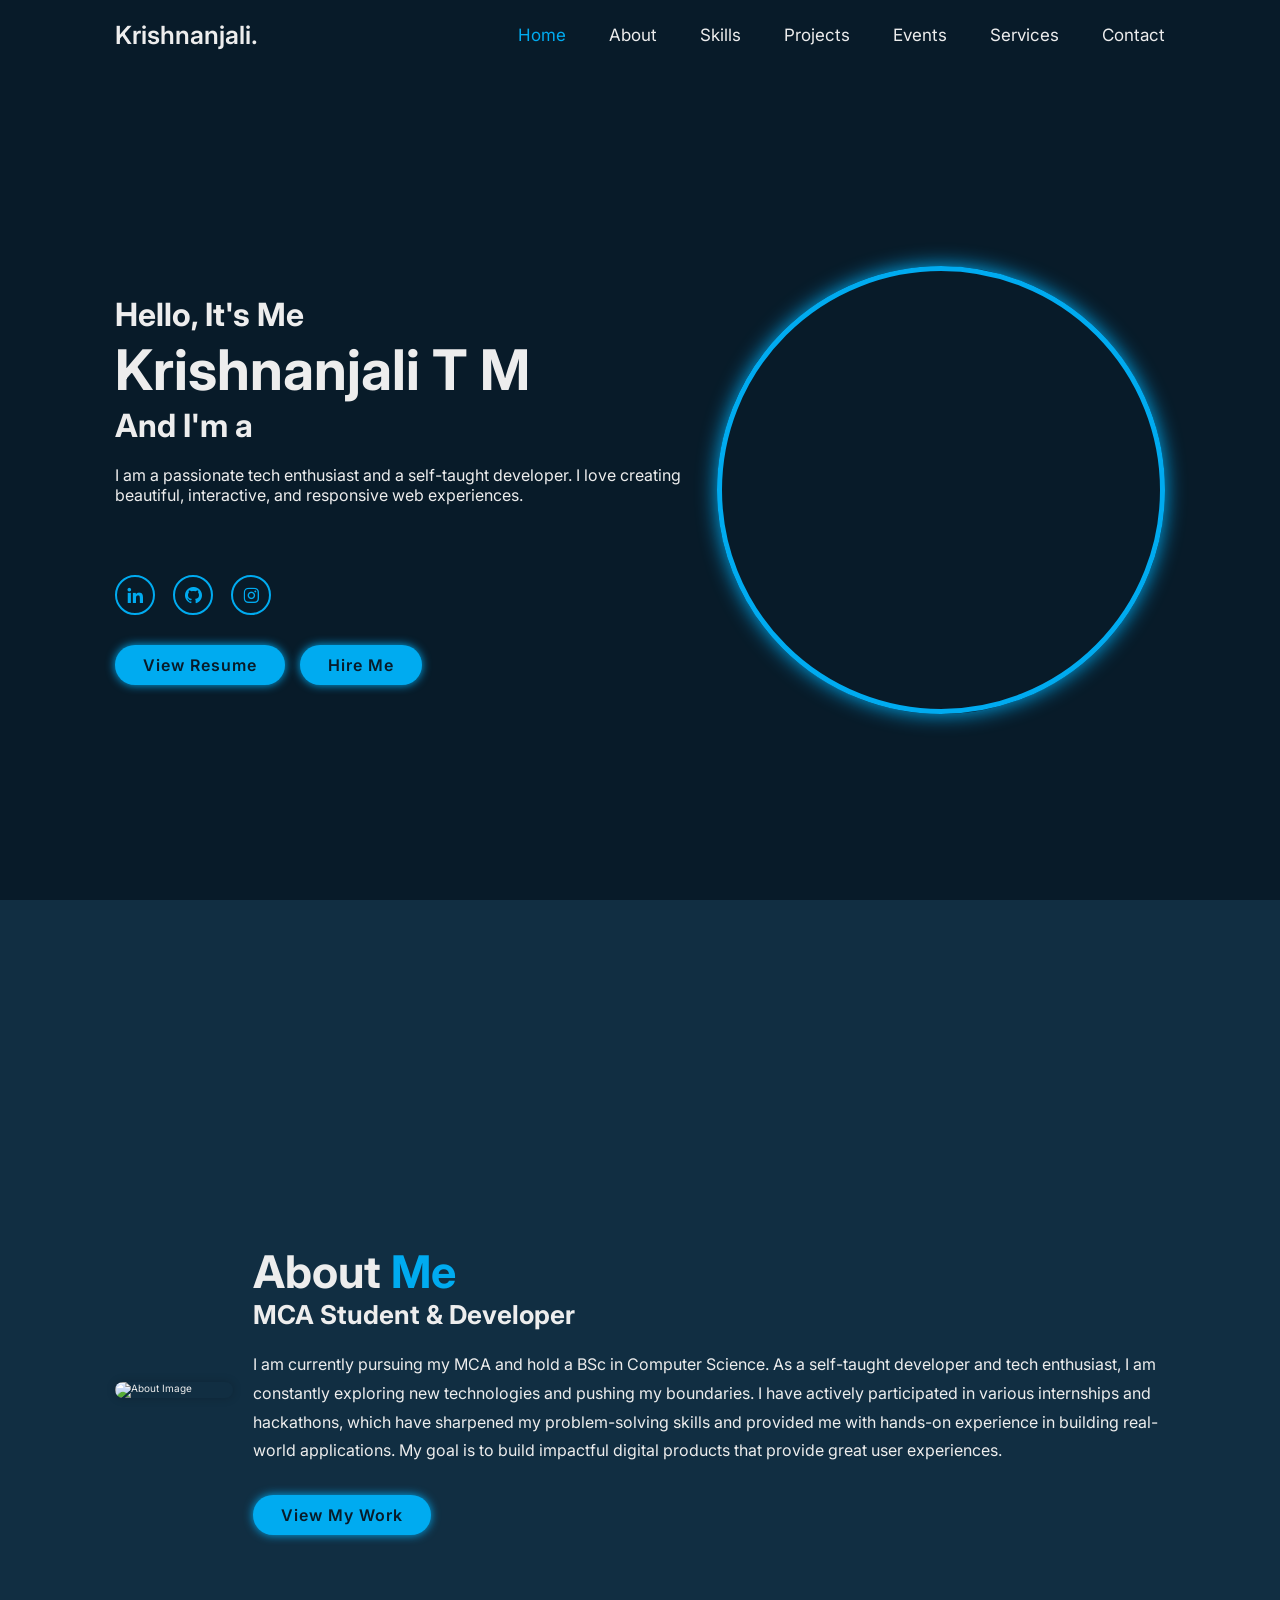
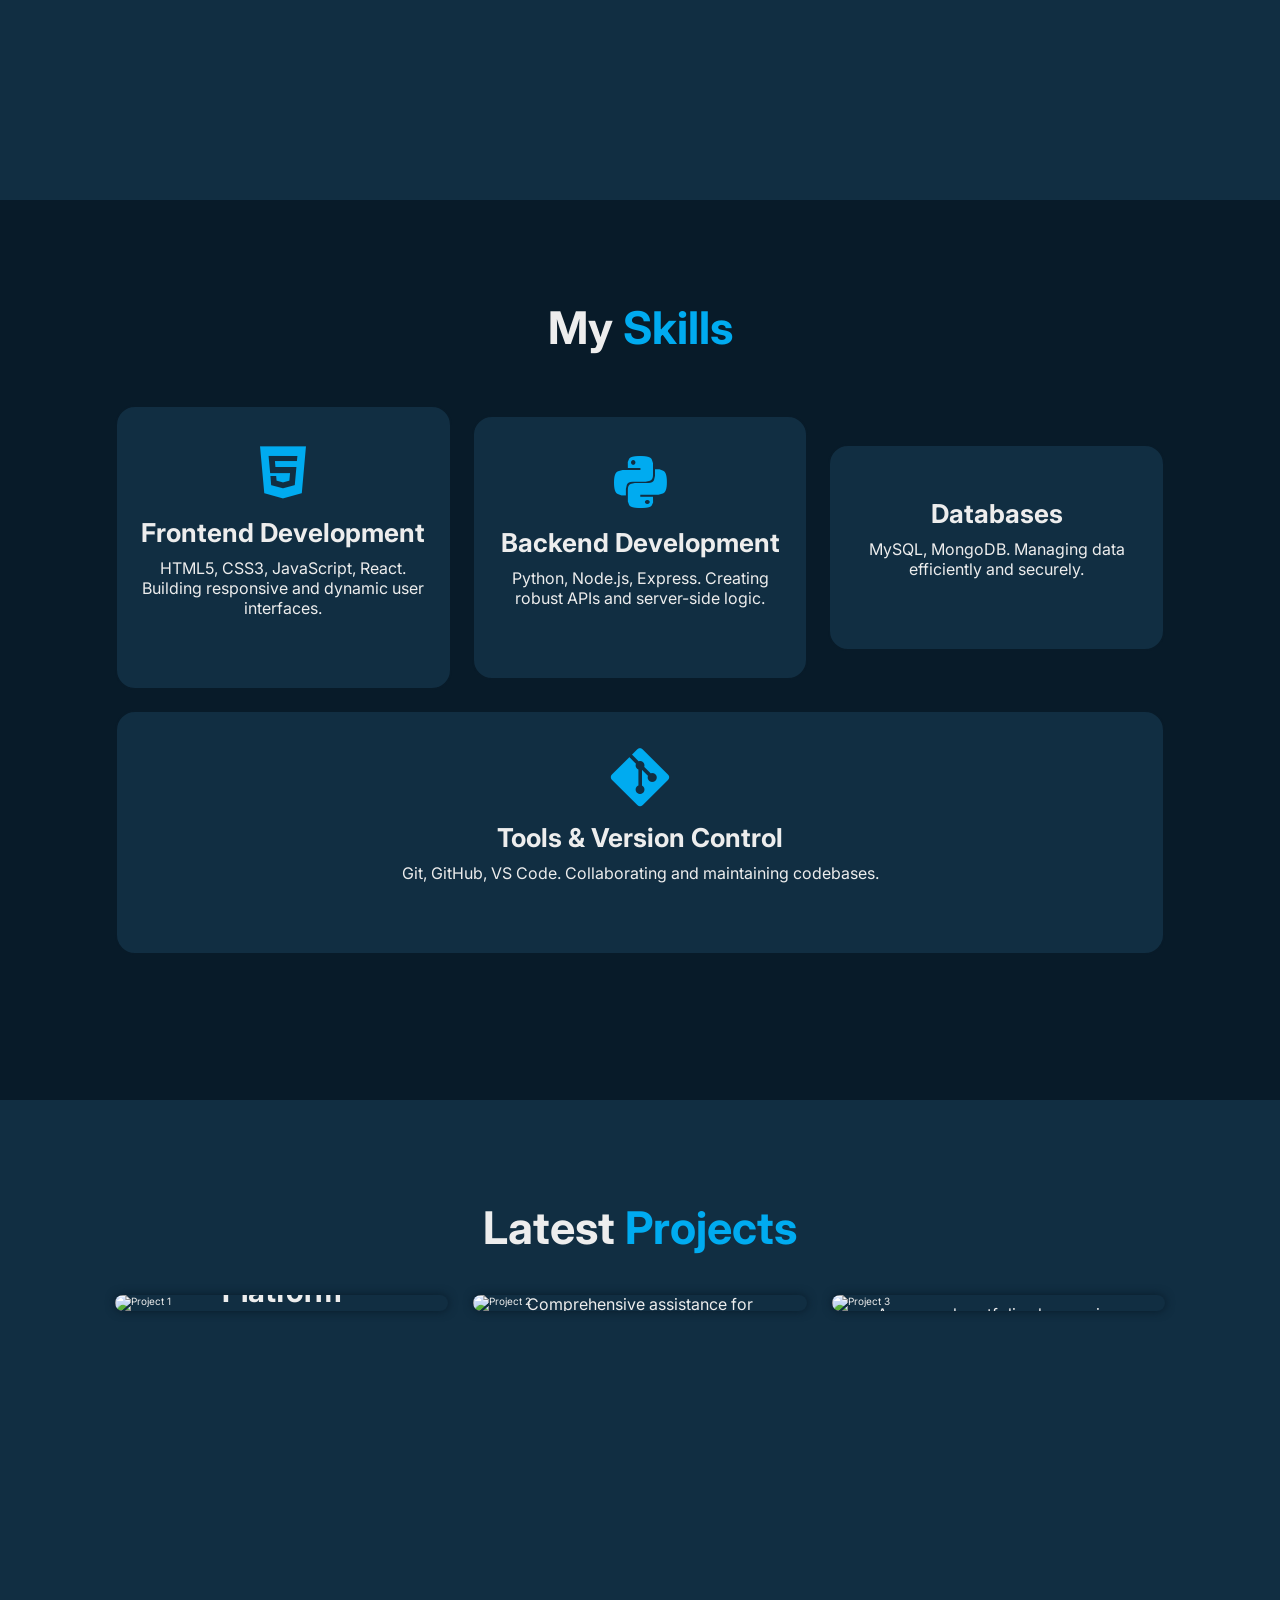
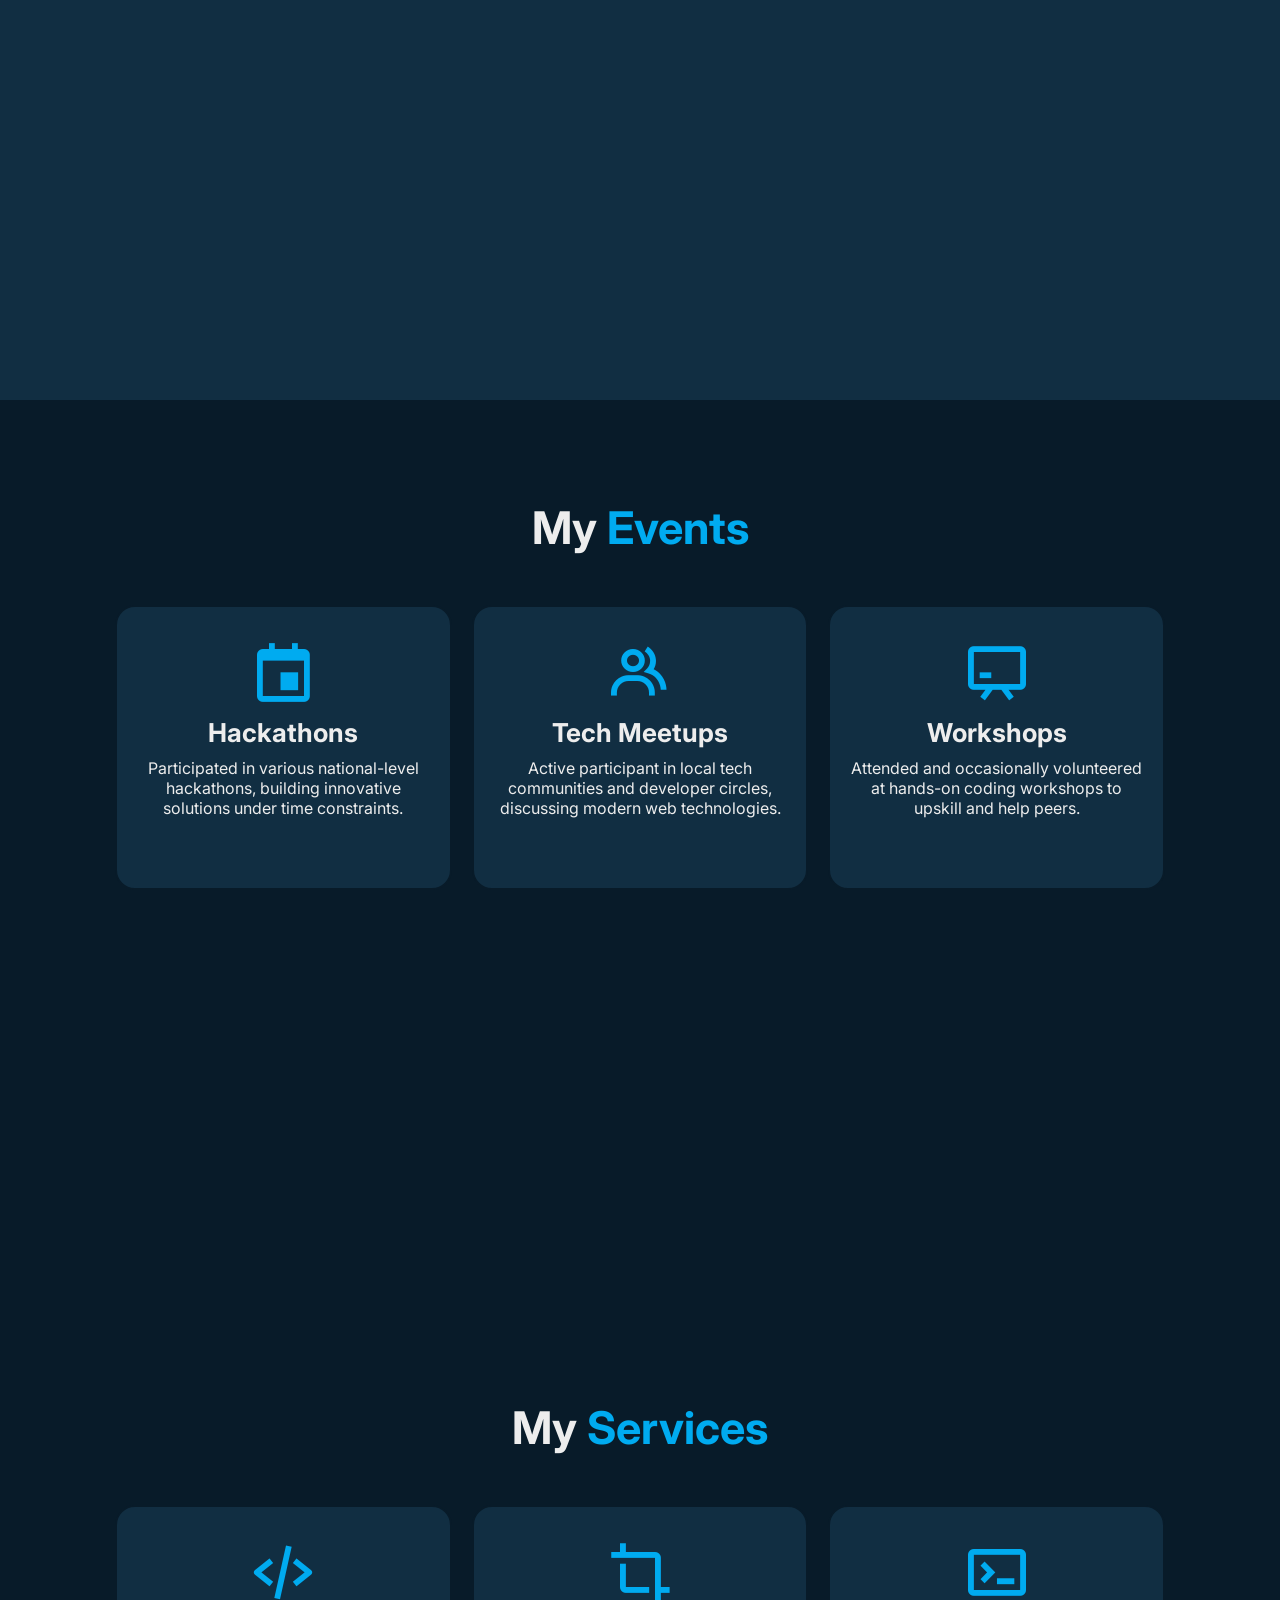
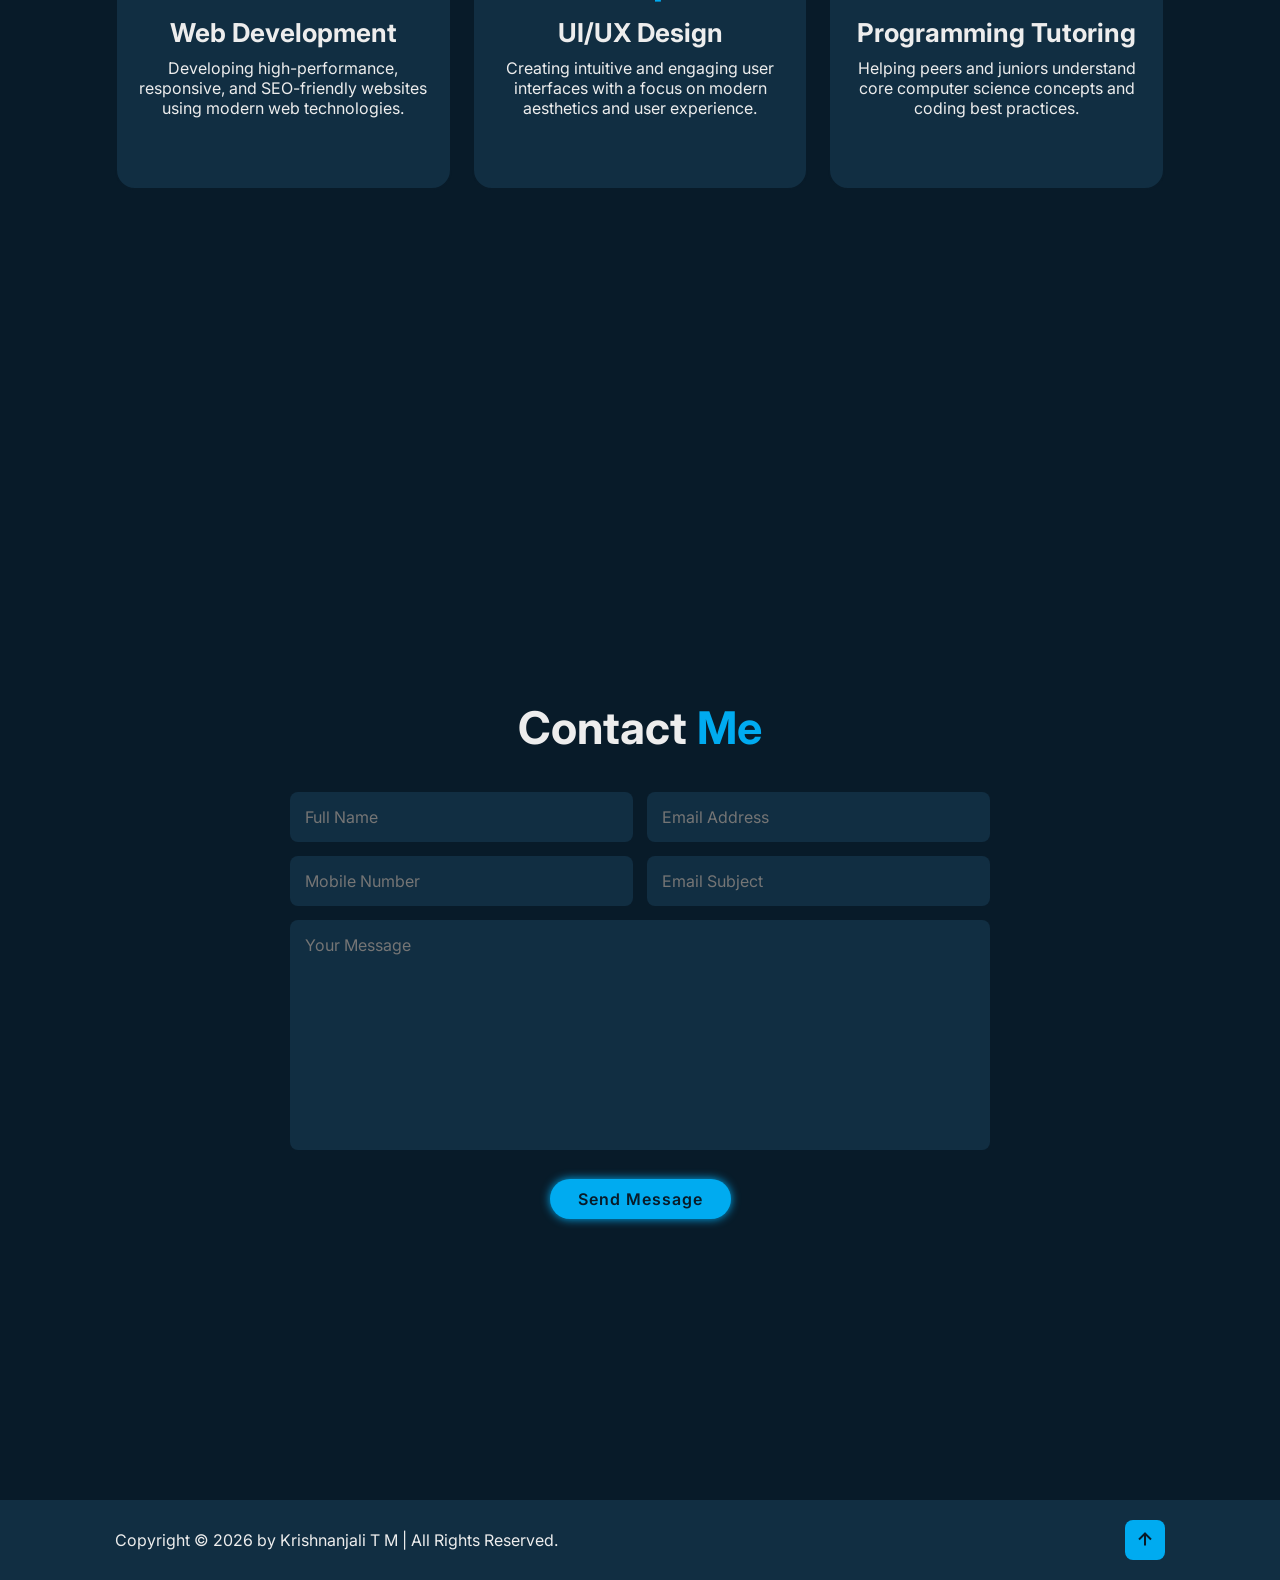
==== commit 861c5d74: "Add admin login page" ====
--- a/index.html
+++ b/index.html
@@ -1,5 +1,6 @@
 <!DOCTYPE html>
 <html lang="en">
+
 <head>
     <meta charset="UTF-8">
     <meta name="viewport" content="width=device-width, initial-scale=1.0">
@@ -8,12 +9,15 @@
     <!-- Google Fonts -->
     <link rel="preconnect" href="https://fonts.googleapis.com">
     <link rel="preconnect" href="https://fonts.gstatic.com" crossorigin>
-    <link href="https://fonts.googleapis.com/css2?family=Inter:wght@300;400;500;600;700&family=Outfit:wght@400;600;800&display=swap" rel="stylesheet">
+    <link
+        href="https://fonts.googleapis.com/css2?family=Inter:wght@300;400;500;600;700&family=Outfit:wght@400;600;800&display=swap"
+        rel="stylesheet">
     <!-- Boxicons for Icons -->
     <link href='https://unpkg.com/boxicons@2.1.4/css/boxicons.min.css' rel='stylesheet'>
     <!-- Custom CSS -->
     <link rel="stylesheet" href="style.css">
 </head>
+
 <body>
     <!-- Header / Nav -->
     <header class="header">
@@ -38,21 +42,24 @@
             <h3>Hello, It's Me</h3>
             <h1>Krishnanjali T M</h1>
             <h3>And I'm a <span class="multiple-text"></span></h3>
-            <p>I am a passionate tech enthusiast and a self-taught developer. I love creating beautiful, interactive, and responsive web experiences.</p>
+            <p>I am a passionate tech enthusiast and a self-taught developer. I love creating beautiful, interactive,
+                and responsive web experiences.</p>
             <div class="social-media">
                 <a href="#" target="_blank"><i class='bx bxl-linkedin'></i></a>
                 <a href="#" target="_blank"><i class='bx bxl-github'></i></a>
                 <a href="#" target="_blank"><i class='bx bxl-instagram'></i></a>
             </div>
             <div class="btn-group">
-                <a href="https://drive.google.com/file/d/1LeSAtAZ0HknXB78gGIbHhJJ-8WAR2LWw/view?usp=drivesdk" target="_blank" class="btn">View Resume</a>
+                <a href="https://drive.google.com/file/d/1LeSAtAZ0HknXB78gGIbHhJJ-8WAR2LWw/view?usp=drivesdk"
+                    target="_blank" class="btn">View Resume</a>
                 <a href="#contact" class="btn">Hire Me</a>
             </div>
         </div>
         <div class="home-img">
             <div class="img-box">
                 <!-- Placeholder for profile image -->
-                <img src="https://images.unsplash.com/photo-1498050108023-c5249f4df085?auto=format&fit=crop&q=80&w=600" alt="Profile Image">
+                <img src="https://images.unsplash.com/photo-1498050108023-c5249f4df085?auto=format&fit=crop&q=80&w=600"
+                    alt="Profile Image">
             </div>
         </div>
     </section>
@@ -60,12 +67,17 @@
     <!-- About Section -->
     <section class="about" id="about">
         <div class="about-img">
-            <img src="https://images.unsplash.com/photo-1517694712202-14dd9538aa97?auto=format&fit=crop&q=80&w=600" alt="About Image">
+            <img src="https://images.unsplash.com/photo-1517694712202-14dd9538aa97?auto=format&fit=crop&q=80&w=600"
+                alt="About Image">
         </div>
         <div class="about-content">
             <h2 class="heading">About <span>Me</span></h2>
             <h3>MCA Student & Developer</h3>
-            <p>I am currently pursuing my MCA and hold a BSc in Computer Science. As a self-taught developer and tech enthusiast, I am constantly exploring new technologies and pushing my boundaries. I have actively participated in various internships and hackathons, which have sharpened my problem-solving skills and provided me with hands-on experience in building real-world applications. My goal is to build impactful digital products that provide great user experiences.</p>
+            <p>I am currently pursuing my MCA and hold a BSc in Computer Science. As a self-taught developer and tech
+                enthusiast, I am constantly exploring new technologies and pushing my boundaries. I have actively
+                participated in various internships and hackathons, which have sharpened my problem-solving skills and
+                provided me with hands-on experience in building real-world applications. My goal is to build impactful
+                digital products that provide great user experiences.</p>
             <a href="#projects" class="btn">View My Work</a>
         </div>
     </section>
@@ -102,23 +114,26 @@
         <h2 class="heading">Latest <span>Projects</span></h2>
         <div class="projects-container">
             <div class="project-card">
-                <img src="https://images.unsplash.com/photo-1551288049-bebda4e38f71?auto=format&fit=crop&q=80&w=600" alt="Project 1">
+                <img src="https://images.unsplash.com/photo-1551288049-bebda4e38f71?auto=format&fit=crop&q=80&w=600"
+                    alt="Project 1">
                 <div class="project-layer">
-                    <h4>Edu-Tech Platform</h4>
+                    <h4>Edu2JOB Platform</h4>
                     <p>A comprehensive learning management system built during my internship.</p>
                     <a href="#"><i class='bx bx-link-external'></i></a>
                 </div>
             </div>
             <div class="project-card">
-                <img src="https://images.unsplash.com/photo-1460925895917-afdab827c52f?auto=format&fit=crop&q=80&w=600" alt="Project 2">
+                <img src="https://images.unsplash.com/photo-1460925895917-afdab827c52f?auto=format&fit=crop&q=80&w=600"
+                    alt="Project 2">
                 <div class="project-layer">
-                    <h4>Hackathon Winning App</h4>
-                    <p>An innovative solution developed under 48 hours for a national hackathon.</p>
-                    <a href="#"><i class='bx bx-link-external'></i></a>
+                    <h4>AlzCare</h4>
+                    <p>Comprehensive assistance for Alzheimer's patients and caregivers</p>
+                    <a href="#https://github.com/Tmk-04/alzcare"><i class='bx bx-link-external'></i></a>
                 </div>
             </div>
             <div class="project-card">
-                <img src="https://images.unsplash.com/photo-1504868584819-f8e8b4b6d7e3?auto=format&fit=crop&q=80&w=600" alt="Project 3">
+                <img src="https://images.unsplash.com/photo-1504868584819-f8e8b4b6d7e3?auto=format&fit=crop&q=80&w=600"
+                    alt="Project 3">
                 <div class="project-layer">
                     <h4>Portfolio Website</h4>
                     <p>A personal portfolio showcasing my skills, projects, and journey.</p>
@@ -135,12 +150,14 @@
             <div class="event-box">
                 <i class='bx bx-calendar-event'></i>
                 <h3>Hackathons</h3>
-                <p>Participated in various national-level hackathons, building innovative solutions under time constraints.</p>
+                <p>Participated in various national-level hackathons, building innovative solutions under time
+                    constraints.</p>
             </div>
             <div class="event-box">
                 <i class='bx bx-group'></i>
                 <h3>Tech Meetups</h3>
-                <p>Active participant in local tech communities and developer circles, discussing modern web technologies.</p>
+                <p>Active participant in local tech communities and developer circles, discussing modern web
+                    technologies.</p>
             </div>
             <div class="event-box">
                 <i class='bx bx-chalkboard'></i>
@@ -162,7 +179,8 @@
             <div class="service-box">
                 <i class='bx bx-crop'></i>
                 <h3>UI/UX Design</h3>
-                <p>Creating intuitive and engaging user interfaces with a focus on modern aesthetics and user experience.</p>
+                <p>Creating intuitive and engaging user interfaces with a focus on modern aesthetics and user
+                    experience.</p>
             </div>
             <div class="service-box">
                 <i class='bx bx-terminal'></i>
@@ -175,16 +193,20 @@
     <!-- Contact Section -->
     <section class="contact" id="contact">
         <h2 class="heading">Contact <span>Me</span></h2>
-        <form action="#" id="contact-form">
+        <iframe name="hidden_iframe" id="hidden_iframe" style="display:none;"
+            onload="if(submitted) { showPopup(); }"></iframe>
+        <form
+            action="https://docs.google.com/forms/u/0/d/e/1FAIpQLSe0jhNwVmiDSnFb3YdZZQ-VhsPnN1LjU_FkaV3NhIqgSjbc-g/formResponse"
+            method="POST" target="hidden_iframe" id="contact-form">
             <div class="input-box">
-                <input type="text" placeholder="Full Name" required>
-                <input type="email" placeholder="Email Address" required>
+                <input type="text" name="entry.120803326" placeholder="Full Name" required>
+                <input type="email" name="entry.860073014" placeholder="Email Address" required>
             </div>
             <div class="input-box">
                 <input type="number" placeholder="Mobile Number">
                 <input type="text" placeholder="Email Subject" required>
             </div>
-            <textarea name="" id="" cols="30" rows="10" placeholder="Your Message" required></textarea>
+            <textarea name="entry.993501076" id="" cols="30" rows="10" placeholder="Your Message" required></textarea>
             <input type="submit" value="Send Message" class="btn">
         </form>
     </section>
@@ -198,10 +220,21 @@
             <a href="#home"><i class='bx bx-up-arrow-alt'></i></a>
         </div>
     </footer>
+
+    <!-- Popup Notification -->
+    <div class="popup-overlay" id="popup-overlay">
+        <div class="popup">
+            <i class='bx bx-check-circle'></i>
+            <h2>Thank You!</h2>
+            <p>Your message has been sent successfully. I will get back to you soon.</p>
+            <button class="btn" id="close-popup">Close</button>
+        </div>
+    </div>
 
     <!-- Typed.js for typing animation -->
     <script src="https://unpkg.com/typed.js@2.0.16/dist/typed.umd.js"></script>
     <!-- Custom JS -->
     <script src="script.js"></script>
 </body>
-</html>
+
+</html>
--- a/style.css
+++ b/style.css
@@ -486,6 +486,68 @@
 .footer-iconTop a i {
     font-size: 2.4rem;
     color: var(--bg-color);
+}
+
+/* POPUP NOTIFICATION */
+.popup-overlay {
+    position: fixed;
+    top: 0;
+    left: 0;
+    width: 100%;
+    height: 100%;
+    background: rgba(0, 0, 0, 0.7);
+    display: flex;
+    justify-content: center;
+    align-items: center;
+    z-index: 1000;
+    opacity: 0;
+    visibility: hidden;
+    transition: .3s ease;
+}
+
+.popup-overlay.active {
+    opacity: 1;
+    visibility: visible;
+}
+
+.popup {
+    background: var(--second-bg-color);
+    padding: 4rem;
+    border-radius: 2rem;
+    text-align: center;
+    box-shadow: 0 0 1.5rem var(--main-color);
+    transform: scale(0.8);
+    transition: .3s ease;
+    max-width: 450px;
+    width: 90%;
+    border: .2rem solid var(--bg-color);
+}
+
+.popup-overlay.active .popup {
+    transform: scale(1);
+}
+
+.popup i {
+    font-size: 6rem;
+    color: var(--main-color);
+    margin-bottom: 1.5rem;
+}
+
+.popup h2 {
+    font-size: 3rem;
+    color: var(--text-color);
+    margin-bottom: 1.5rem;
+}
+
+.popup p {
+    font-size: 1.6rem;
+    color: var(--text-color);
+    margin-bottom: 2.5rem;
+    line-height: 1.5;
+}
+
+.popup .btn {
+    padding: 1rem 3rem;
 }
 
 /* RESPONSIVE DESIGN */
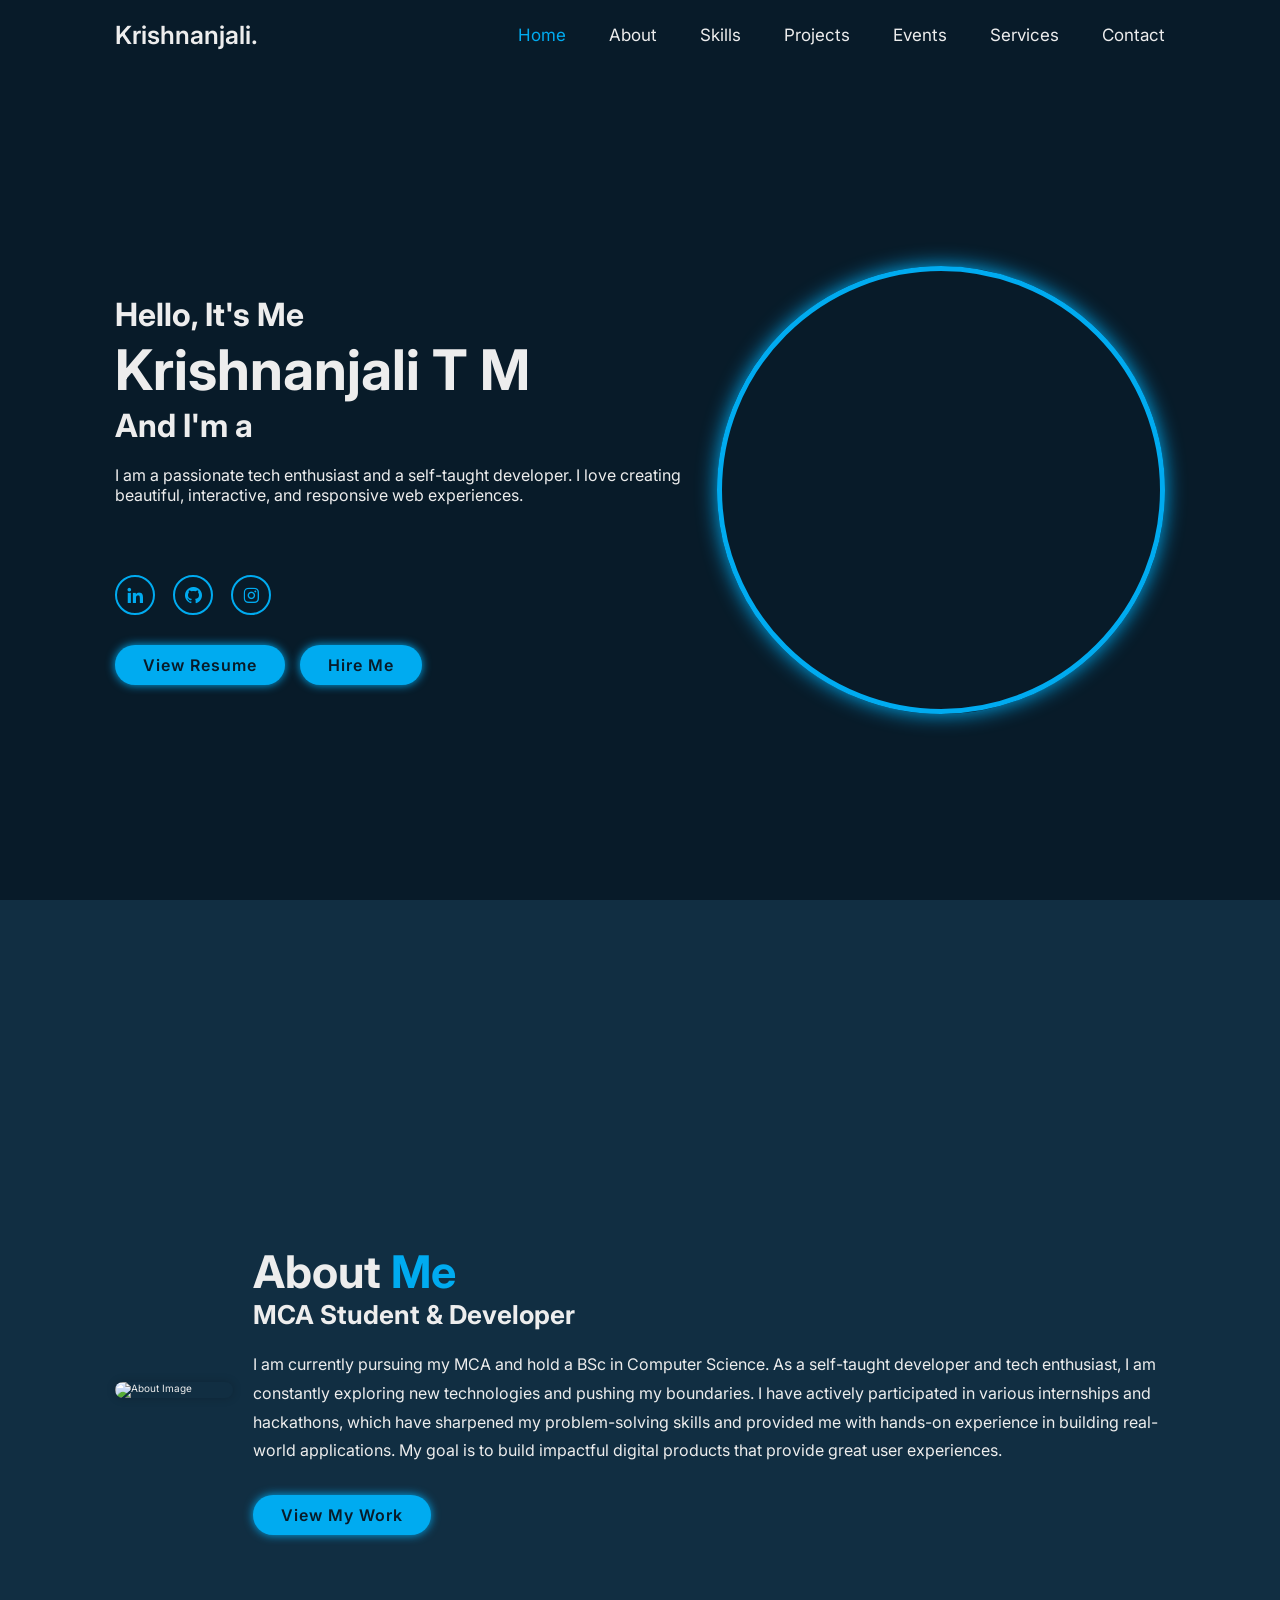
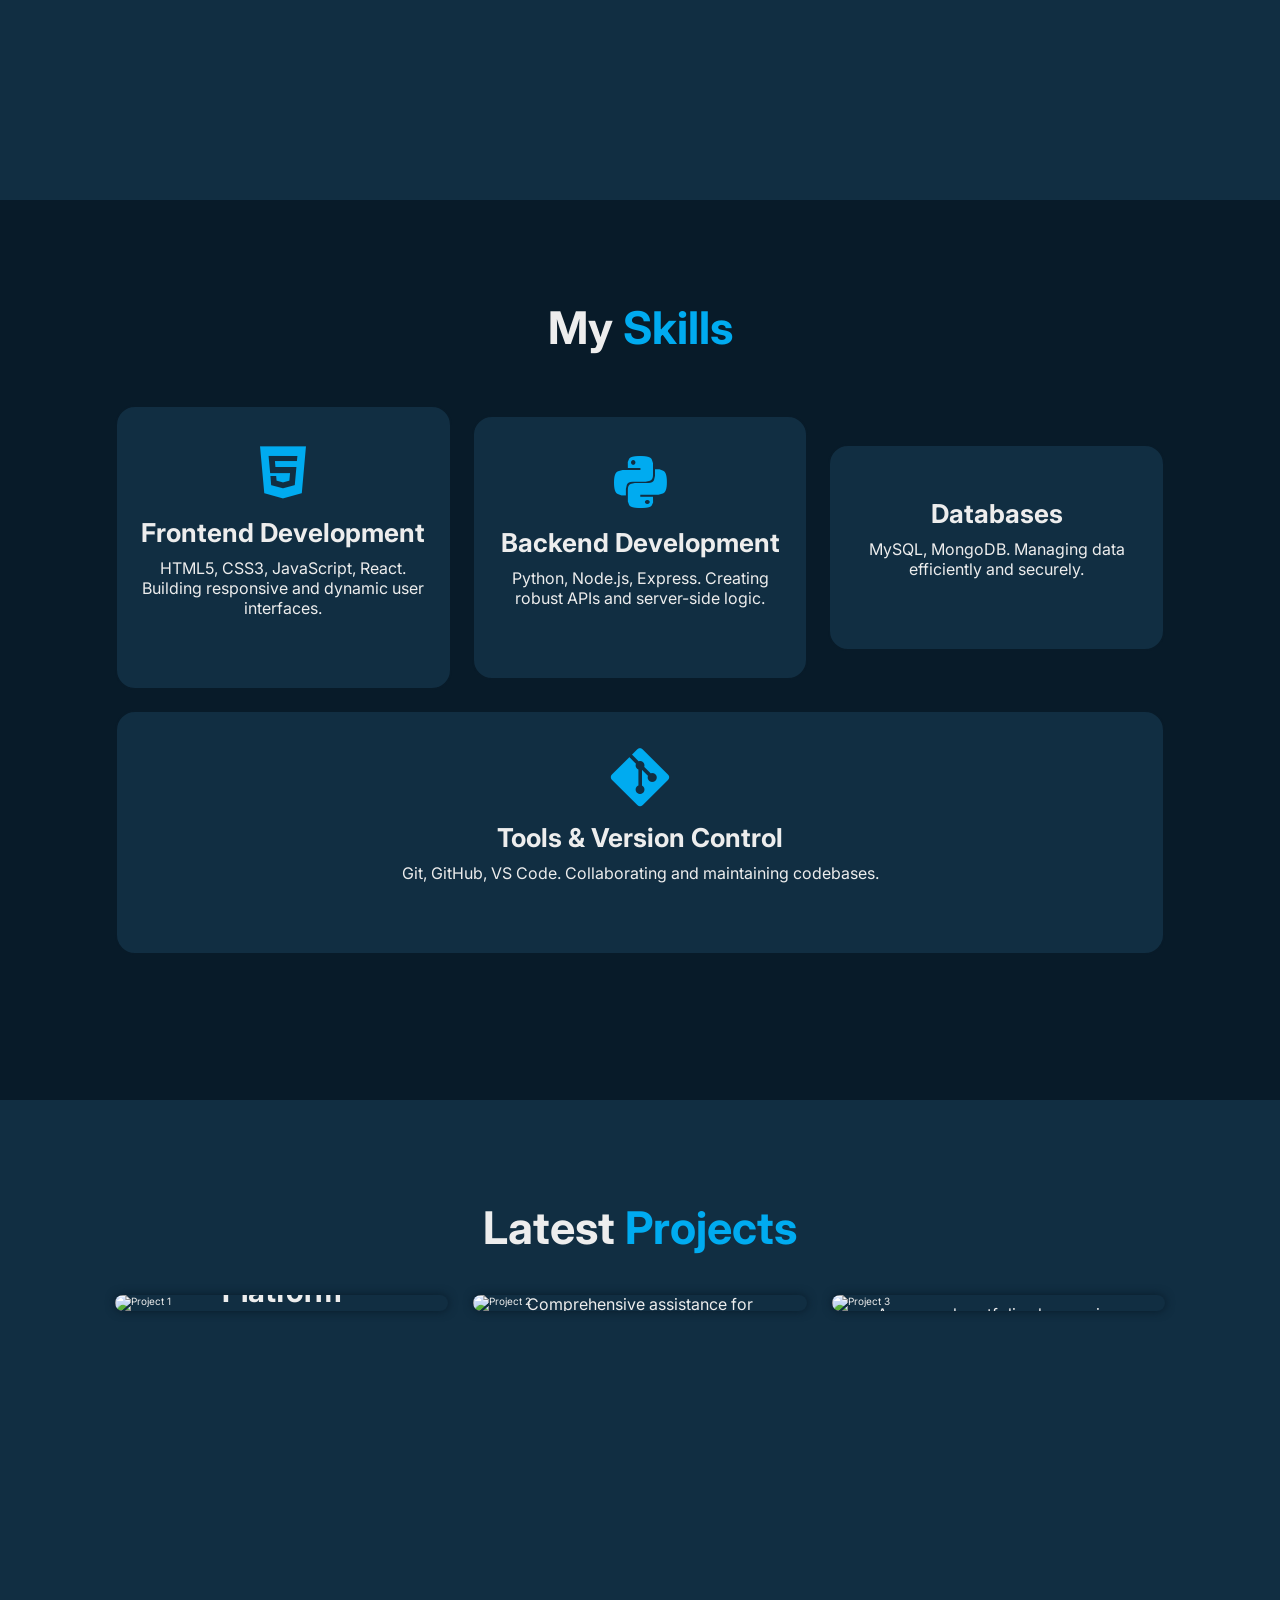
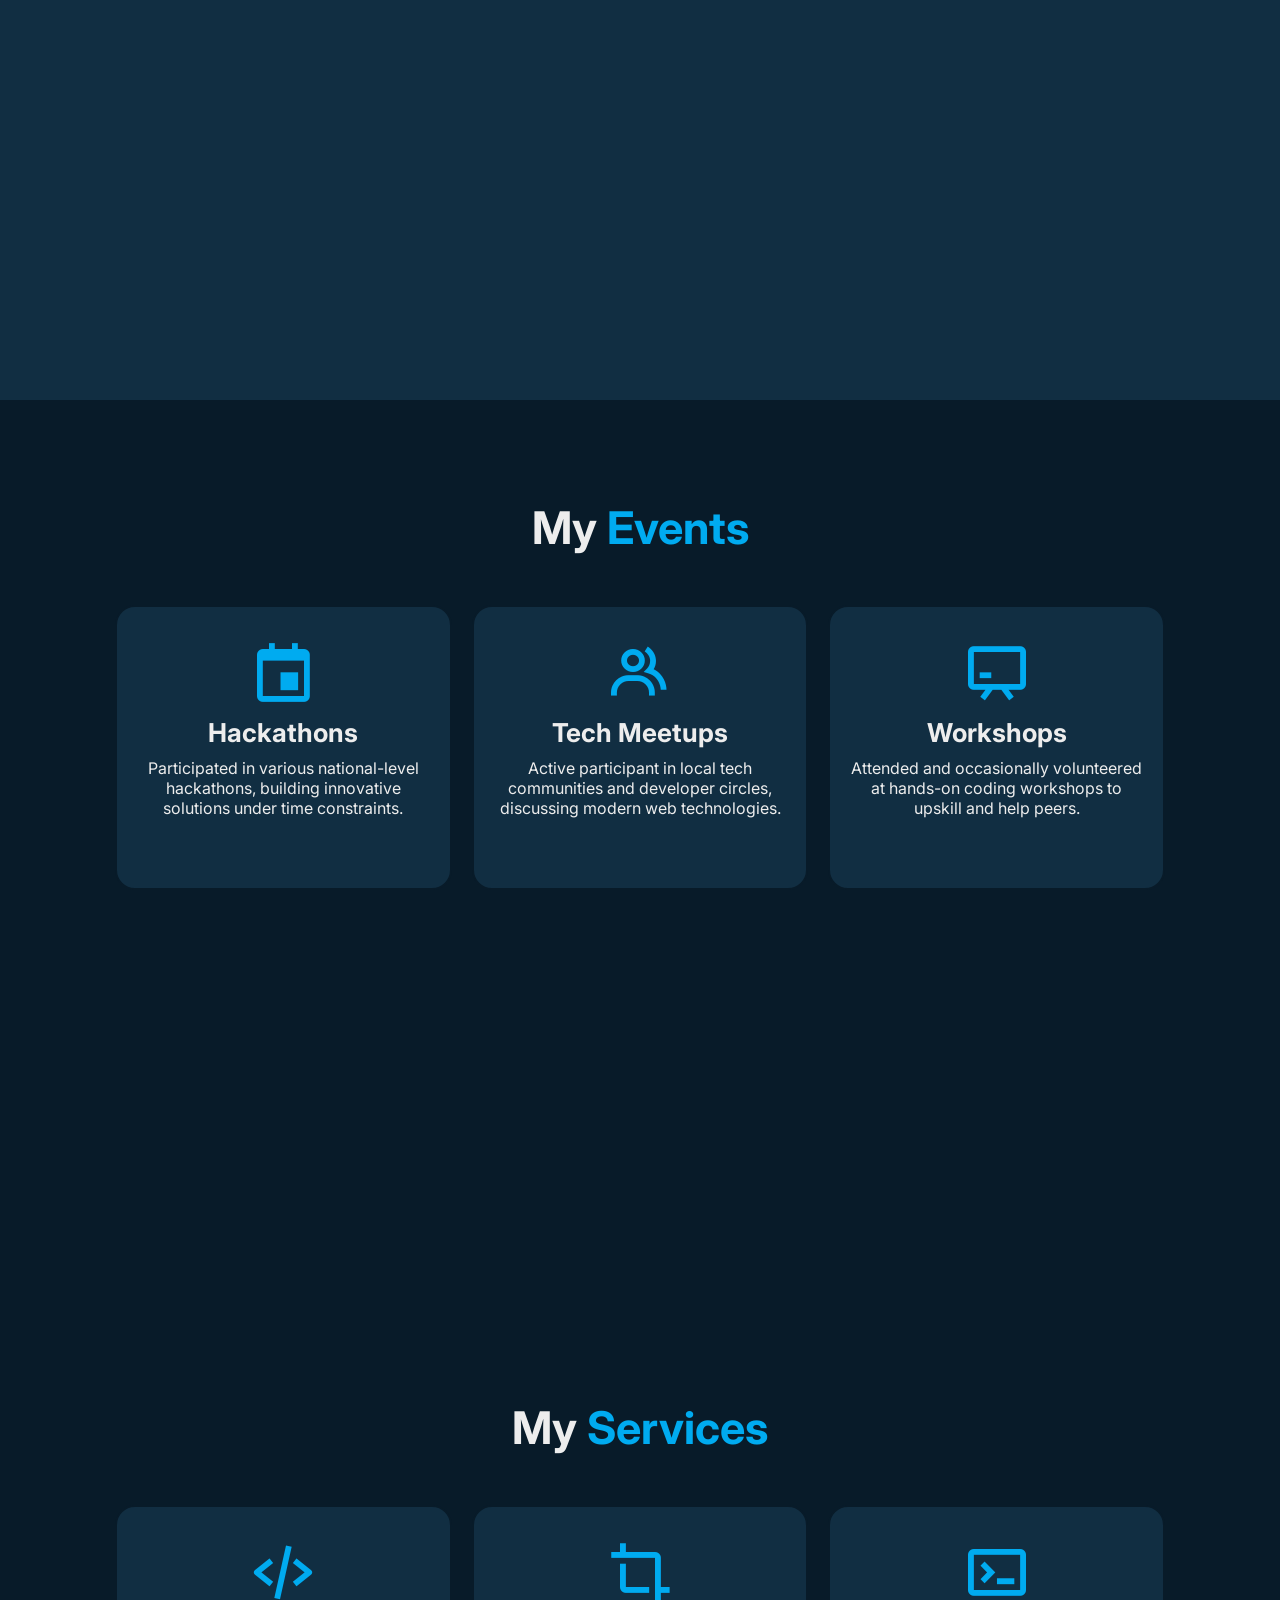
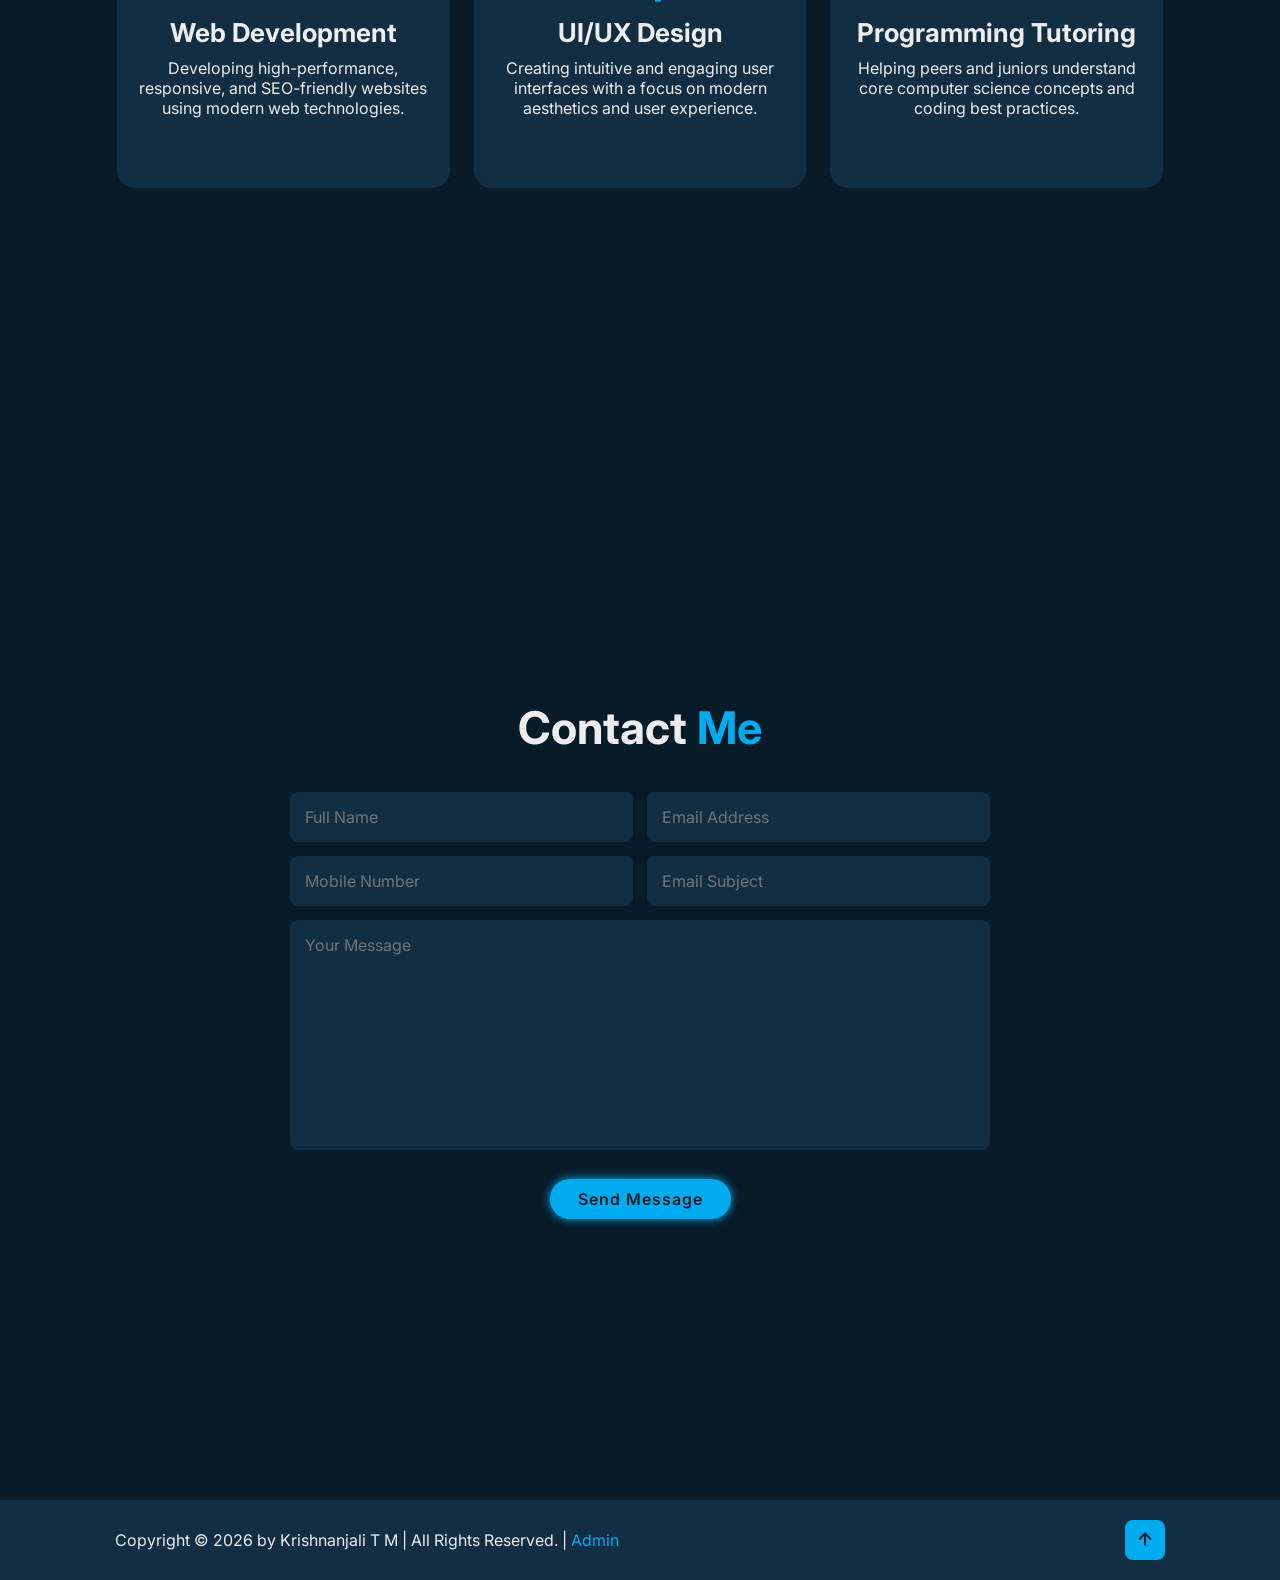
==== commit d1e92b8b: "Integrate admin login modal into main page" ====
--- a/index.html
+++ b/index.html
@@ -50,8 +50,7 @@
                 <a href="#" target="_blank"><i class='bx bxl-instagram'></i></a>
             </div>
             <div class="btn-group">
-                <a href="https://drive.google.com/file/d/1LeSAtAZ0HknXB78gGIbHhJJ-8WAR2LWw/view?usp=drivesdk"
-                    target="_blank" class="btn">View Resume</a>
+                <a href="#" target="_blank" class="btn">View Resume</a>
                 <a href="#contact" class="btn">Hire Me</a>
             </div>
         </div>
@@ -214,7 +213,7 @@
     <!-- Footer -->
     <footer class="footer">
         <div class="footer-text">
-            <p>Copyright &copy; 2026 by Krishnanjali T M | All Rights Reserved.</p>
+            <p>Copyright &copy; 2026 by Krishnanjali T M | All Rights Reserved. | <a href="#" id="admin-login-btn" style="color: var(--main-color);">Admin</a></p>
         </div>
         <div class="footer-iconTop">
             <a href="#home"><i class='bx bx-up-arrow-alt'></i></a>
@@ -231,6 +230,24 @@
         </div>
     </div>
 
+    <!-- Admin Login Modal -->
+    <div class="popup-overlay" id="admin-overlay">
+        <div class="popup" style="max-width: 400px;">
+            <i class='bx bx-lock-alt'></i>
+            <h2>Admin Access</h2>
+            <p style="margin-bottom: 2rem;">Enter password to view messages.</p>
+            <input type="password" id="admin-password" placeholder="Password" style="width: 100%; padding: 1.5rem; font-size: 1.6rem; color: var(--text-color); background: var(--bg-color); border-radius: .8rem; margin-bottom: 2rem; border: .1rem solid transparent;">
+            <button class="btn" id="admin-login-submit" style="width: 100%;">Login</button>
+            <p class="error-msg" id="admin-error-msg" style="color: #ff4d4d; font-size: 1.4rem; margin-top: 1.5rem; display: none;">Incorrect password.</p>
+            <div class="success-box" id="admin-success-box" style="display: none; margin-top: 2rem;">
+                <i class='bx bx-check-circle' style="color: #00ff00; font-size: 4rem; display: block; margin: 0 auto 1rem;"></i>
+                <h3 style="font-size: 2.2rem; color: var(--text-color);">Access Granted</h3>
+                <a href="https://docs.google.com/spreadsheets/d/1Zss_Ac34WIL-HTRGqBk4RXMxeRbYYDMJL3BxXonddU0/edit?usp=sharing" target="_blank" style="color: var(--main-color); font-size: 1.6rem; text-decoration: underline; display: block; margin-top: 1rem;">Open Messages Dashboard</a>
+            </div>
+            <button class="btn" id="close-admin-popup" style="margin-top: 2rem; background: transparent; color: var(--text-color); border: .1rem solid var(--main-color); width: 100%;">Cancel</button>
+        </div>
+    </div>
+
     <!-- Typed.js for typing animation -->
     <script src="https://unpkg.com/typed.js@2.0.16/dist/typed.umd.js"></script>
     <!-- Custom JS -->
